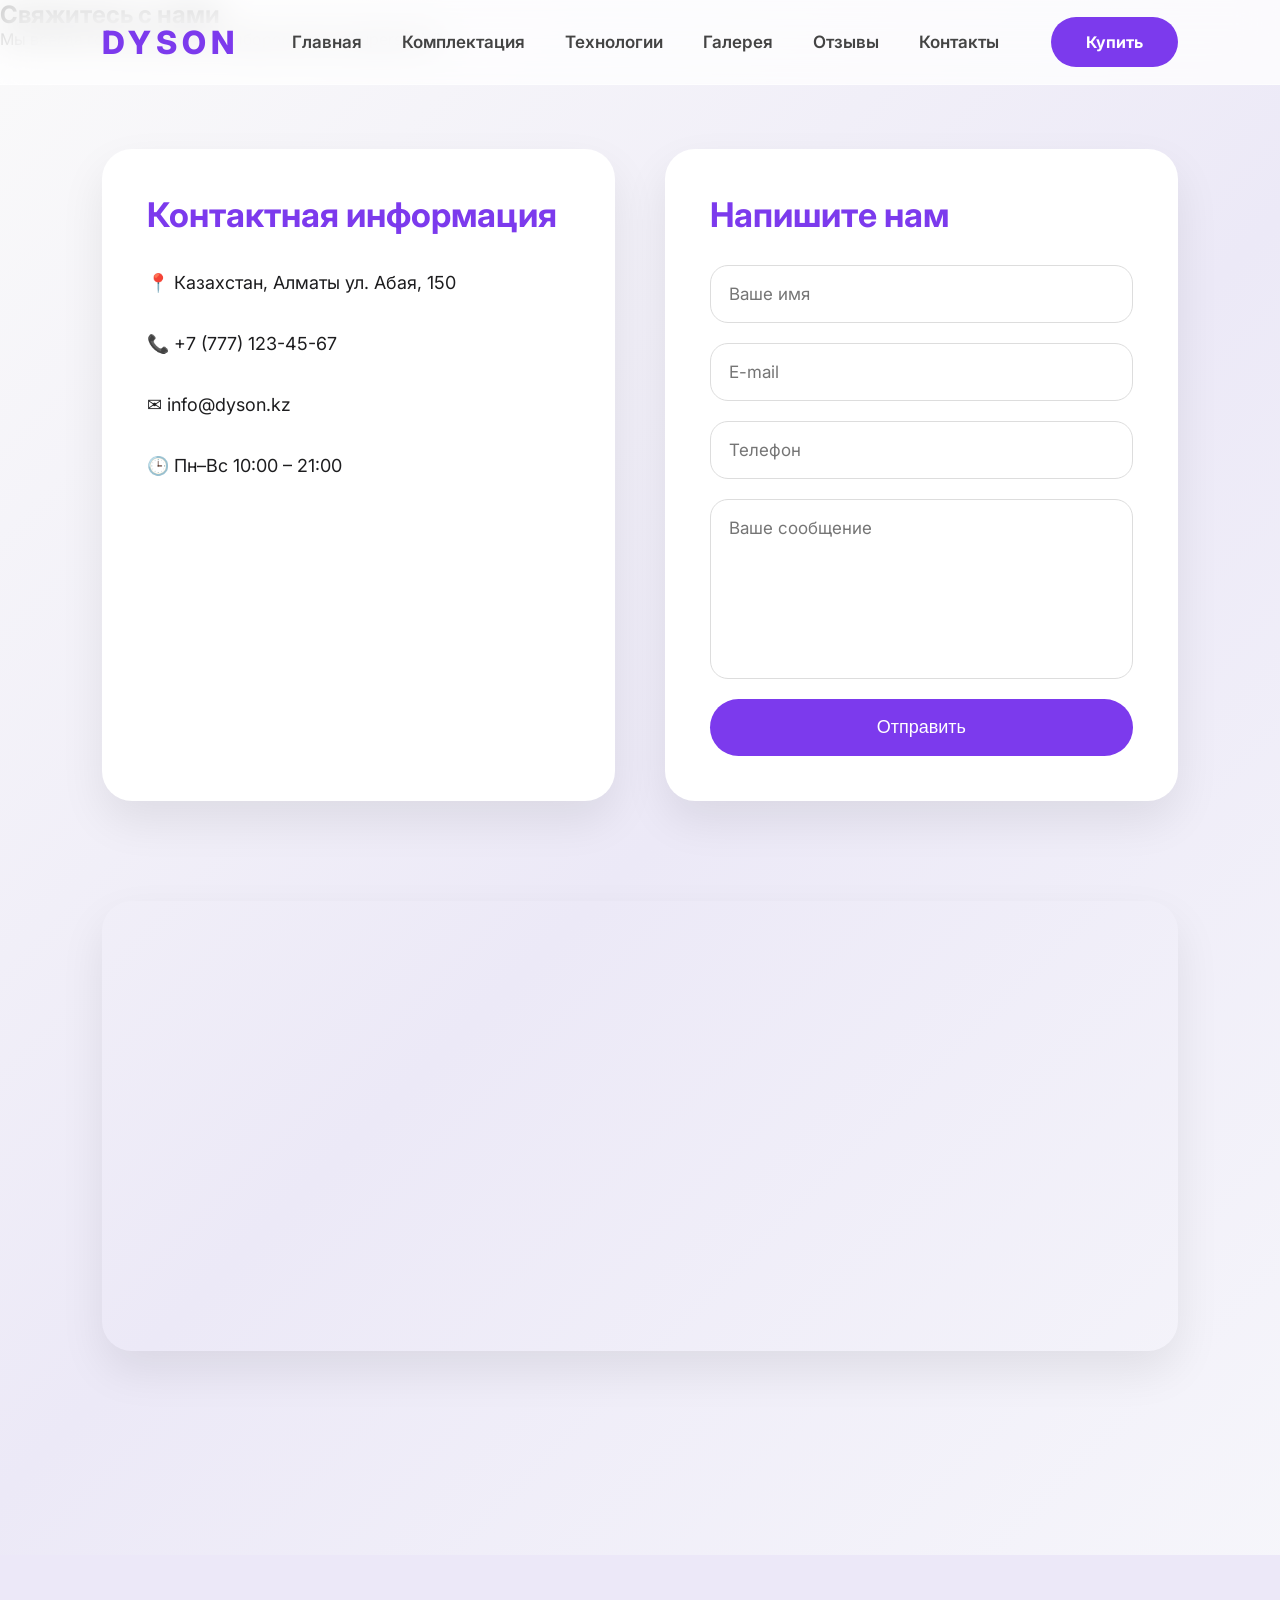
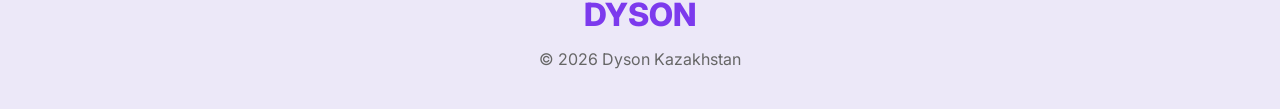
==== contacts.html @ 3c9f8a16 "Add files via upload" ====
<!DOCTYPE html>
<html lang="ru">

<head>

<meta charset="UTF-8">

<meta name="viewport" content="width=device-width, initial-scale=1.0">

<title>Контакты | Dyson</title>

<link rel="stylesheet" href="style.css">

<link href="https://fonts.googleapis.com/css2?family=Inter:wght@300;400;500;700;800&display=swap" rel="stylesheet">

<script src="script.js" defer></script>

</head>

<body>

<header>

<div class="logo">

DYSON

</div>

<nav>

<a href="index.html">Главная</a>

<a href="products.html">Комплектация</a>

<a href="technology.html">Технологии</a>

<a href="gallery.html">Галерея</a>

<a href="reviews.html">Отзывы</a>

<a href="contacts.html">Контакты</a>

</nav>

<a href="#" class="buy">

Купить

</a>

</header>

<section class="title">

<h1>

Свяжитесь с нами

</h1>

<p>

Мы всегда готовы помочь с выбором Dyson Supersonic™

</p>

</section>

<section class="contact-wrapper">

<div class="contact-info">

<h2>

Контактная информация

</h2>

<div class="contact-item">

📍 Казахстан, Алматы

ул. Абая, 150

</div>

<div class="contact-item">

📞 +7 (777) 123-45-67

</div>

<div class="contact-item">

✉ info@dyson.kz

</div>

<div class="contact-item">

🕒

Пн–Вс

10:00 – 21:00

</div>

</div>

<div class="contact-form">

<h2>

Напишите нам

</h2>

<form>

<input type="text" placeholder="Ваше имя">

<input type="email" placeholder="E-mail">

<input type="tel" placeholder="Телефон">

<textarea placeholder="Ваше сообщение"></textarea>

<button>

Отправить

</button>

</form>

</div>

</section>

<section class="map">

<iframe
src="https://www.google.com/maps?q=Almaty&output=embed"
loading="lazy">
</iframe>

</section>

<footer>

<div class="footer-logo">

DYSON

</div>

<p>

© 2026 Dyson Kazakhstan

</p>

</footer>

</body>

</html>
---- style.css ----
/* ==========================
   RESET
========================== */

*{
margin:0;
padding:0;
box-sizing:border-box;
}

html{
scroll-behavior:smooth;
}

body{

font-family:'Inter',sans-serif;

background:linear-gradient(135deg,#fafafa,#ece9f7,#f7f7fb);

color:#1d1d1f;

overflow-x:hidden;

}

/* ==========================
HEADER
========================== */

header{

position:fixed;

top:0;
left:0;

width:100%;

height:85px;

display:flex;

justify-content:space-between;

align-items:center;

padding:0 8%;

background:rgba(255,255,255,.75);

backdrop-filter:blur(18px);

border-bottom:1px solid rgba(255,255,255,.5);

z-index:999;

}

.logo{

font-size:32px;

font-weight:800;

letter-spacing:5px;

color:#7c3aed;

}

nav{

display:flex;

gap:40px;

}

nav a{

text-decoration:none;

font-size:17px;

font-weight:600;

color:#444;

transition:.3s;

}

nav a:hover{

color:#7c3aed;

}

.buy{

padding:15px 35px;

background:#7c3aed;

border-radius:50px;

color:white;

text-decoration:none;

font-weight:700;

transition:.35s;

}

.buy:hover{

transform:translateY(-5px);

box-shadow:0 18px 35px rgba(124,58,237,.35);

}

/* ==========================
HERO
========================== */

.hero{

min-height:100vh;

display:flex;

align-items:center;

justify-content:space-between;

padding:140px 8%;

gap:70px;

}

.hero-text{

flex:1;

}

.hero-image{

flex:1;

display:flex;

justify-content:center;

}

.hero-image img{

width:100%;

max-width:620px;

animation:float 6s ease-in-out infinite;

filter:drop-shadow(0 30px 45px rgba(124,58,237,.18));

}

.mini{

display:inline-block;

padding:12px 20px;

background:#efe9ff;

border-radius:50px;

color:#7c3aed;

font-weight:700;

margin-bottom:25px;

}

.hero h1{

font-size:82px;

line-height:1.05;

margin-bottom:25px;

}

.desc{

font-size:21px;

line-height:1.9;

color:#666;

margin-bottom:35px;

max-width:620px;

}

.price{

font-size:62px;

font-weight:800;

color:#7c3aed;

margin-bottom:35px;

}

.buttons{

display:flex;

gap:20px;

flex-wrap:wrap;

}

.btn-purple{

padding:18px 42px;

border:none;

background:#7c3aed;

color:white;

border-radius:50px;

font-size:17px;

cursor:pointer;

transition:.35s;

}

.btn-white{

padding:18px 42px;

border:none;

background:white;

border-radius:50px;

font-size:17px;

cursor:pointer;

box-shadow:0 10px 25px rgba(0,0,0,.08);

transition:.35s;

}

.btn-purple:hover,
.btn-white:hover{

transform:translateY(-5px);

}
/* ==========================
   СТАТИСТИКА
========================== */

.stats{

padding:80px 8%;

display:grid;

grid-template-columns:repeat(4,1fr);

gap:30px;

}

.stats div{

background:rgba(255,255,255,.75);

backdrop-filter:blur(15px);

padding:35px;

border-radius:30px;

text-align:center;

box-shadow:0 15px 35px rgba(0,0,0,.08);

transition:.35s;

}

.stats div:hover{

transform:translateY(-10px);

box-shadow:0 25px 50px rgba(124,58,237,.18);

}

.stats h2{

font-size:48px;

color:#7c3aed;

margin-bottom:10px;

}

.stats p{

font-size:17px;

color:#666;

}

/* ==========================
   О ФЕНЕ
========================== */

.about{

padding:120px 8%;

display:flex;

align-items:center;

justify-content:space-between;

gap:80px;

}

.about-left,
.about-right{

flex:1;

}

.about-left img{

width:100%;

max-width:500px;

display:block;

margin:auto;

filter:drop-shadow(0 25px 40px rgba(124,58,237,.2));

}

.about-right h2{

font-size:54px;

margin-bottom:25px;

}

.about-right p{

font-size:19px;

line-height:1.9;

color:#666;

margin-bottom:30px;

}

.about-right ul{

list-style:none;

}

.about-right li{

margin:18px 0;

font-size:18px;

font-weight:500;

}

/* ==========================
   БЛОК ПОКУПКИ
========================== */

.buy-block{

margin:120px 8%;

padding:80px;

text-align:center;

border-radius:35px;

background:linear-gradient(135deg,#ffffff,#f0ebff);

box-shadow:0 20px 60px rgba(0,0,0,.08);

}

.buy-block h2{

font-size:48px;

margin-bottom:15px;

}

.buy-block h1{

font-size:72px;

color:#7c3aed;

margin:20px 0;

}

.buy-block p{

font-size:20px;

color:#666;

margin-bottom:35px;

}

.buy-block button{

padding:20px 50px;

border:none;

background:#7c3aed;

color:white;

font-size:18px;

border-radius:50px;

cursor:pointer;

transition:.35s;

}

.buy-block button:hover{

transform:translateY(-6px);

box-shadow:0 18px 40px rgba(124,58,237,.35);

}

/* ==========================
   FOOTER
========================== */

footer{

margin-top:100px;

padding:40px;

text-align:center;

background:#ece8f8;

color:#666;

font-size:16px;

}
/* ==========================
   ПРЕИМУЩЕСТВА
========================== */

.features{

padding:120px 8%;

}

.features-title{

text-align:center;

margin-bottom:70px;

}

.features-title h2{

font-size:58px;

margin-bottom:20px;

}

.features-title p{

font-size:20px;

color:#666;

}

.features-grid{

display:grid;

grid-template-columns:repeat(auto-fit,minmax(320px,1fr));

gap:35px;

}

.feature{

background:rgba(255,255,255,.82);

backdrop-filter:blur(20px);

border-radius:30px;

padding:40px;

transition:.4s;

box-shadow:0 20px 45px rgba(0,0,0,.08);

border:1px solid rgba(255,255,255,.5);

}

.feature:hover{

transform:translateY(-15px);

box-shadow:0 30px 60px rgba(124,58,237,.2);

}

.feature img{

width:90px;

margin-bottom:25px;

}

.feature h3{

font-size:28px;

margin-bottom:20px;

color:#7c3aed;

}

.feature p{

font-size:17px;

line-height:1.9;

color:#666;

}

/* ==========================
   ГАЛЕРЕЯ
========================== */

.gallery{

padding:120px 8%;

display:grid;

grid-template-columns:repeat(auto-fit,minmax(300px,1fr));

gap:30px;

}

.gallery img{

width:100%;

height:360px;

object-fit:cover;

border-radius:30px;

transition:.5s;

cursor:pointer;

box-shadow:0 15px 35px rgba(0,0,0,.08);

}

.gallery img:hover{

transform:scale(1.04);

box-shadow:0 25px 55px rgba(124,58,237,.2);

}

/* ==========================
   ПЛАВНОЕ ПОЯВЛЕНИЕ
========================== */

.fade{

opacity:0;

transform:translateY(50px);

transition:1s;

}

.fade.show{

opacity:1;

transform:translateY(0);

}

/* ==========================
   АНИМАЦИЯ ФЕНА
========================== */

@keyframes float{

0%{

transform:translateY(0px);

}

50%{

transform:translateY(-18px);

}

100%{

transform:translateY(0px);

}

}

/* ==========================
   ПОЛОСА ПРОКРУТКИ
========================== */

::-webkit-scrollbar{

width:10px;

}

::-webkit-scrollbar-track{

background:#f3f3f7;

}

::-webkit-scrollbar-thumb{

background:#8b5cf6;

border-radius:20px;

}

::-webkit-scrollbar-thumb:hover{

background:#6d28d9;

}

/* ==========================
   ВЫДЕЛЕНИЕ ТЕКСТА
========================== */

::selection{

background:#8b5cf6;

color:white;

}
/* =====================
ГАЛЕРЕЯ
===================== */

.gallery-grid{

padding:110px 8%;

display:grid;

grid-template-columns:repeat(auto-fit,minmax(320px,1fr));

gap:30px;

}

.gallery-grid img{

width:100%;

height:380px;

object-fit:cover;

border-radius:28px;

cursor:pointer;

transition:.45s;

box-shadow:0 20px 45px rgba(0,0,0,.08);

}

.gallery-grid img:hover{

transform:translateY(-10px) scale(1.03);

box-shadow:0 25px 60px rgba(124,58,237,.2);

}

@media(max-width:900px){

.gallery-grid{

grid-template-columns:1fr;

}

.gallery-grid img{

height:300px;

}

}
/* ===========================
ОТЗЫВЫ
=========================== */

.reviews{

padding:110px 8%;

display:grid;

grid-template-columns:repeat(auto-fit,minmax(320px,1fr));

gap:35px;

}

.review{

background:white;

padding:40px;

border-radius:30px;

text-align:center;

box-shadow:0 20px 45px rgba(0,0,0,.08);

transition:.4s;

}

.review:hover{

transform:translateY(-10px);

box-shadow:0 25px 55px rgba(124,58,237,.18);

}

.review img{

width:120px;

height:120px;

border-radius:50%;

object-fit:cover;

margin-bottom:20px;

}

.review h3{

font-size:28px;

margin-bottom:10px;

}

.stars{

font-size:26px;

color:#FFD43B;

margin-bottom:20px;

}

.review p{

line-height:1.8;

color:#666;

}

.rating{

margin:100px 8%;

padding:80px;

text-align:center;

background:linear-gradient(135deg,#ffffff,#f2edff);

border-radius:35px;

}

.rating h1{

font-size:90px;

color:#7c3aed;

margin:20px 0;

}
/* ===========================
КОНТАКТЫ
=========================== */

.contact-wrapper{

display:grid;

grid-template-columns:1fr 1fr;

gap:50px;

padding:100px 8%;

}

.contact-info,
.contact-form{

background:white;

padding:45px;

border-radius:30px;

box-shadow:0 20px 45px rgba(0,0,0,.08);

}

.contact-info h2,
.contact-form h2{

margin-bottom:30px;

font-size:34px;

color:#7c3aed;

}

.contact-item{

font-size:18px;

line-height:2;

margin-bottom:25px;

}

.contact-form form{

display:flex;

flex-direction:column;

gap:20px;

}

.contact-form input,
.contact-form textarea{

padding:18px;

border:1px solid #ddd;

border-radius:18px;

font-size:17px;

font-family:Inter;

outline:none;

}

.contact-form textarea{

height:180px;

resize:none;

}

.contact-form button{

padding:18px;

background:#7c3aed;

color:white;

border:none;

border-radius:50px;

cursor:pointer;

font-size:18px;

transition:.35s;

}

.contact-form button:hover{

background:#6d28d9;

}

.map{

padding:0 8% 100px;

}

.map iframe{

width:100%;

height:450px;

border:none;

border-radius:30px;

box-shadow:0 20px 45px rgba(0,0,0,.08);

}

.footer-logo{

font-size:32px;

font-weight:800;

margin-bottom:15px;

color:#7c3aed;

}

@media(max-width:900px){

.contact-wrapper{

grid-template-columns:1fr;

}

}
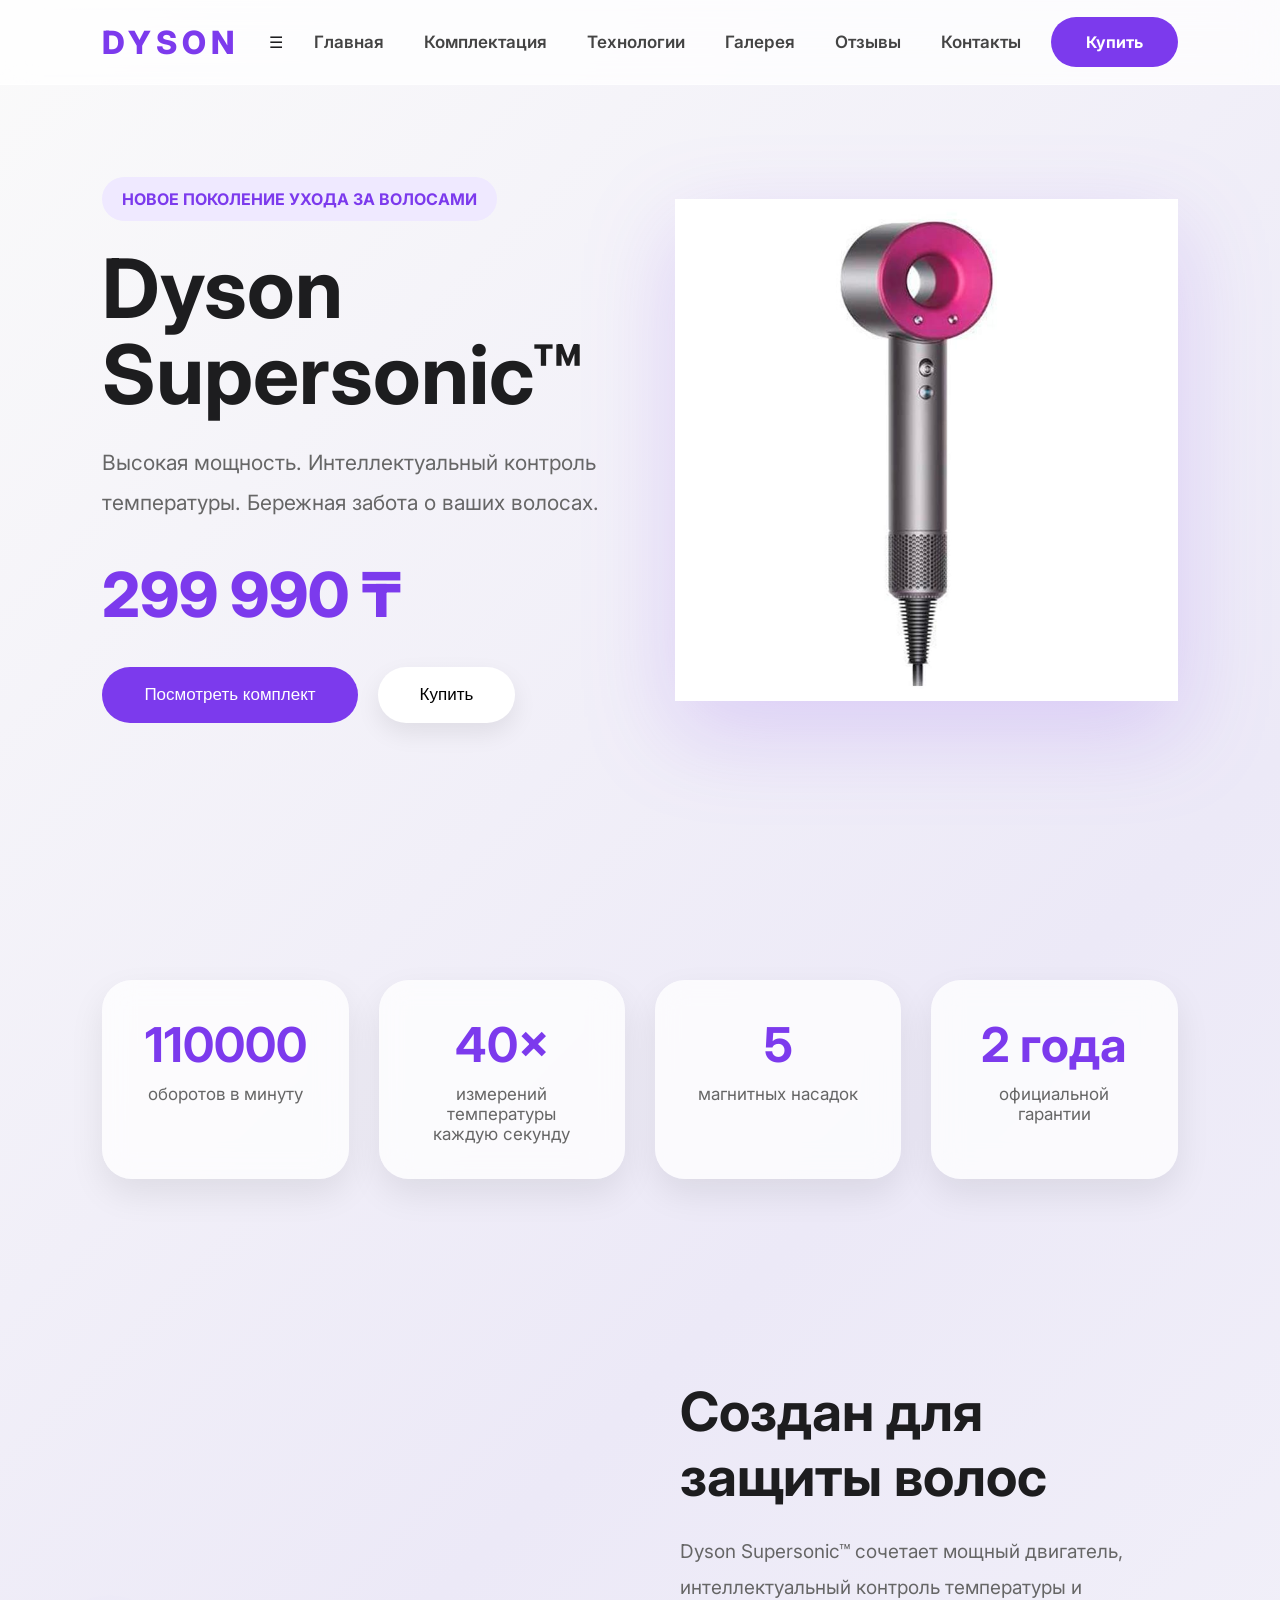
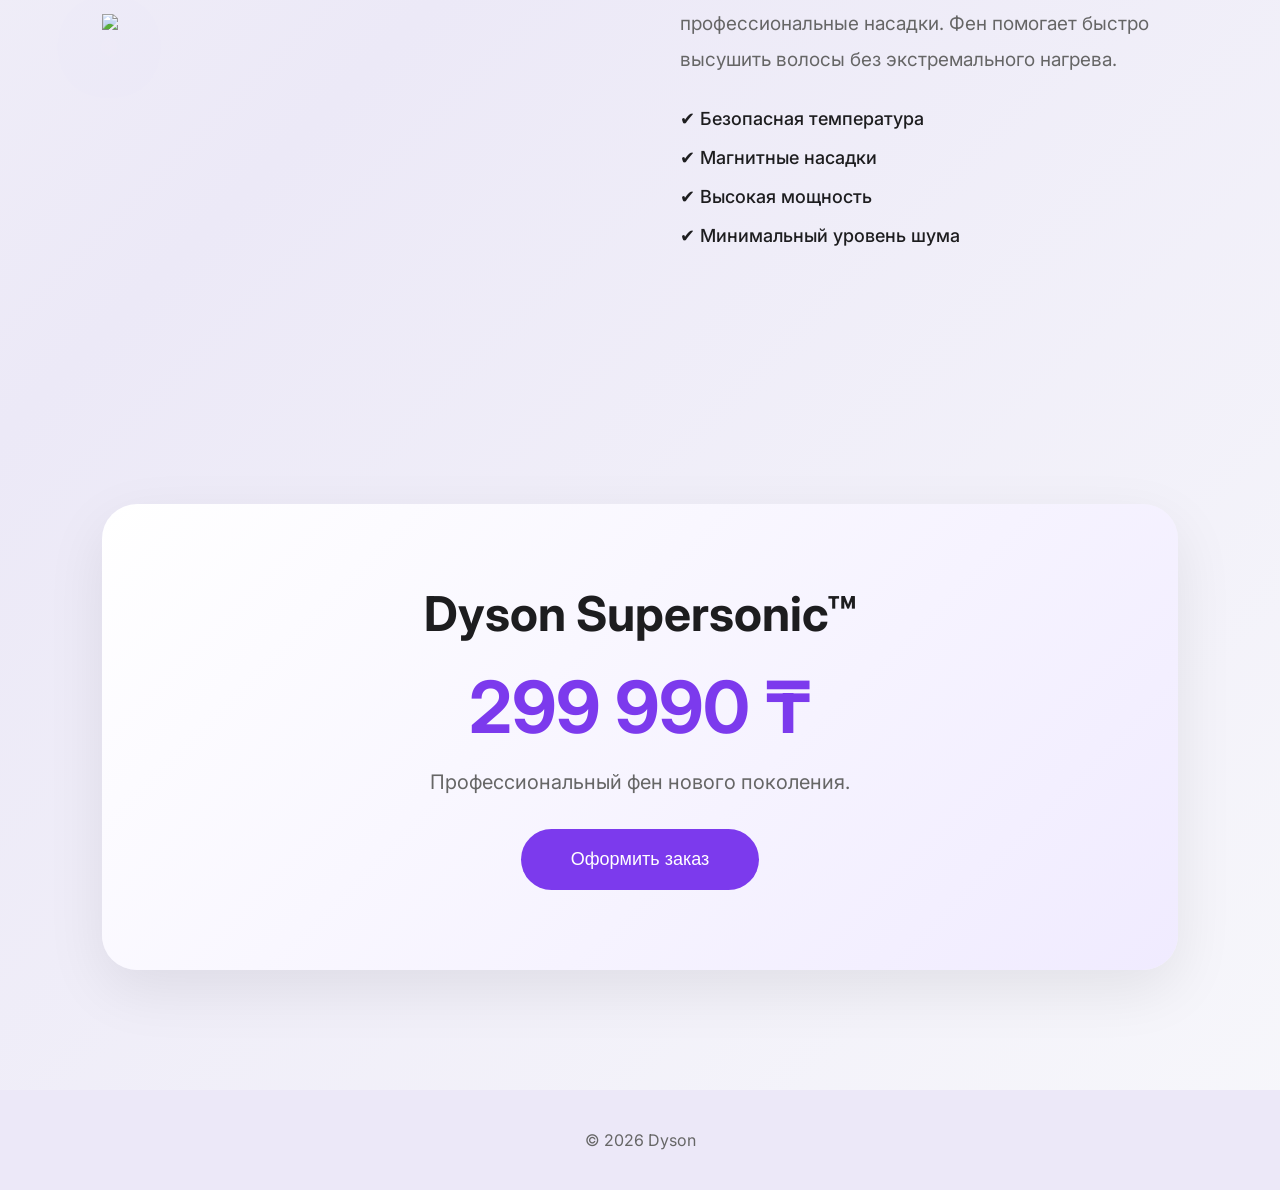
==== commit 073bcb05: "Update contacts.html" ====
--- a/contacts.html
+++ b/contacts.html
@@ -4,14 +4,15 @@
 <head>
 
 <meta charset="UTF-8">
-
 <meta name="viewport" content="width=device-width, initial-scale=1.0">
 
-<title>Контакты | Dyson</title>
+<title>Dyson Supersonic™</title>
 
 <link rel="stylesheet" href="style.css">
 
-<link href="https://fonts.googleapis.com/css2?family=Inter:wght@300;400;500;700;800&display=swap" rel="stylesheet">
+<link rel="preconnect" href="https://fonts.googleapis.com">
+
+<link href="https://fonts.googleapis.com/css2?family=Inter:wght@300;400;500;600;700;800&display=swap" rel="stylesheet">
 
 <script src="script.js" defer></script>
 
@@ -27,7 +28,13 @@
 
 </div>
 
-<nav>
+<div class="menu-btn" id="menuBtn">
+
+☰
+
+</div>
+
+<nav id="navMenu">
 
 <a href="index.html">Главная</a>
 
@@ -43,7 +50,7 @@
 
 </nav>
 
-<a href="#" class="buy">
+<a href="#buy" class="buy">
 
 Купить
 
@@ -51,119 +58,214 @@
 
 </header>
 
-<section class="title">
+<section class="hero">
+
+<div class="hero-text">
+
+<p class="mini">
+
+НОВОЕ ПОКОЛЕНИЕ УХОДА ЗА ВОЛОСАМИ
+
+</p>
 
 <h1>
 
-Свяжитесь с нами
+Dyson Supersonic™
 
 </h1>
 
-<p>
-
-Мы всегда готовы помочь с выбором Dyson Supersonic™
-
-</p>
-
-</section>
-
-<section class="contact-wrapper">
-
-<div class="contact-info">
-
-<h2>
-
-Контактная информация
-
-</h2>
-
-<div class="contact-item">
-
-📍 Казахстан, Алматы
-
-ул. Абая, 150
-
-</div>
-
-<div class="contact-item">
-
-📞 +7 (777) 123-45-67
-
-</div>
-
-<div class="contact-item">
-
-✉ info@dyson.kz
-
-</div>
-
-<div class="contact-item">
-
-🕒
-
-Пн–Вс
-
-10:00 – 21:00
-
-</div>
-
-</div>
-
-<div class="contact-form">
-
-<h2>
-
-Напишите нам
-
-</h2>
-
-<form>
-
-<input type="text" placeholder="Ваше имя">
-
-<input type="email" placeholder="E-mail">
-
-<input type="tel" placeholder="Телефон">
-
-<textarea placeholder="Ваше сообщение"></textarea>
+<p class="desc">
+
+Высокая мощность.
+
+Интеллектуальный контроль температуры.
+
+Бережная забота о ваших волосах.
+
+</p>
+
+<div class="price">
+
+299 990 ₸
+
+</div>
+
+<div class="buttons">
+
+<a href="products.html">
+
+<button class="btn-purple">
+
+Посмотреть комплект
+
+</button>
+
+</a>
+
+<a href="#buy">
+
+<button class="btn-white">
+
+Купить
+
+</button>
+
+</a>
+
+</div>
+
+</div>
+
+<div class="hero-image">
+
+<img src="images/dyson-main.png">
+
+</div>
+
+</section>
+
+<section class="stats">
+
+<div>
+
+<h2>
+
+110000
+
+</h2>
+
+<p>
+
+оборотов в минуту
+
+</p>
+
+</div>
+
+<div>
+
+<h2>
+
+40×
+
+</h2>
+
+<p>
+
+измерений температуры каждую секунду
+
+</p>
+
+</div>
+
+<div>
+
+<h2>
+
+5
+
+</h2>
+
+<p>
+
+магнитных насадок
+
+</p>
+
+</div>
+
+<div>
+
+<h2>
+
+2 года
+
+</h2>
+
+<p>
+
+официальной гарантии
+
+</p>
+
+</div>
+
+</section>
+
+<section class="about">
+
+<div class="about-left">
+
+<img src="images/dyson-side.png">
+
+</div>
+
+<div class="about-right">
+
+<h2>
+
+Создан для защиты волос
+
+</h2>
+
+<p>
+
+Dyson Supersonic™ сочетает мощный двигатель, интеллектуальный контроль температуры и профессиональные насадки.
+
+Фен помогает быстро высушить волосы без экстремального нагрева.
+
+</p>
+
+<ul>
+
+<li>✔ Безопасная температура</li>
+
+<li>✔ Магнитные насадки</li>
+
+<li>✔ Высокая мощность</li>
+
+<li>✔ Минимальный уровень шума</li>
+
+</ul>
+
+</div>
+
+</section>
+
+<section id="buy" class="buy-block">
+
+<h2>
+
+Dyson Supersonic™
+
+</h2>
+
+<h1>
+
+299 990 ₸
+
+</h1>
+
+<p>
+
+Профессиональный фен нового поколения.
+
+</p>
 
 <button>
 
-Отправить
+Оформить заказ
 
 </button>
 
-</form>
-
-</div>
-
-</section>
-
-<section class="map">
-
-<iframe
-src="https://www.google.com/maps?q=Almaty&output=embed"
-loading="lazy">
-</iframe>
-
 </section>
 
 <footer>
 
-<div class="footer-logo">
-
-DYSON
-
-</div>
-
-<p>
-
-© 2026 Dyson Kazakhstan
-
-</p>
+© 2026 Dyson
 
 </footer>
 
 </body>
 
-</html>+</html>
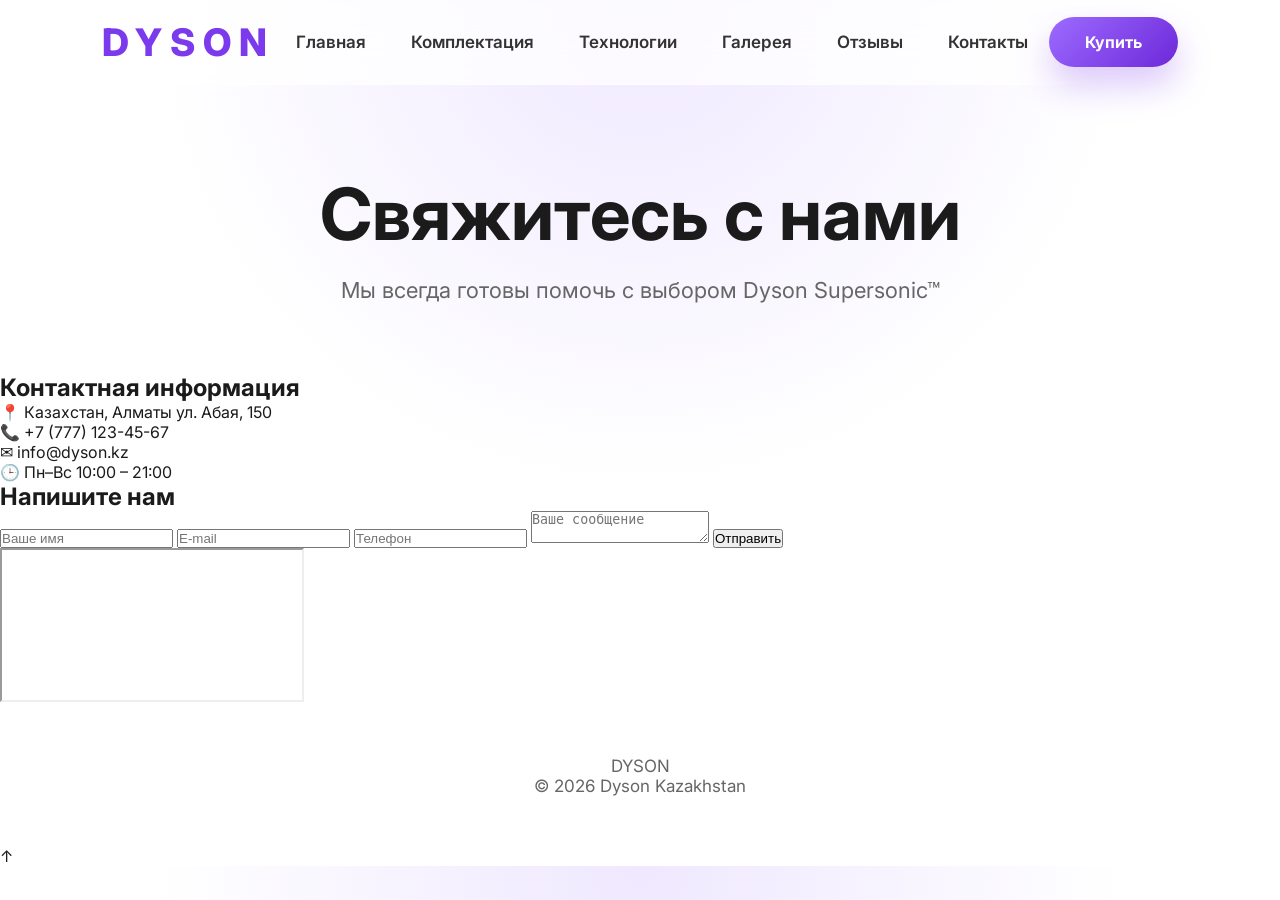
==== commit 745f0074: "Add files via upload" ====
--- a/contacts.html
+++ b/contacts.html
@@ -4,15 +4,14 @@
 <head>
 
 <meta charset="UTF-8">
+
 <meta name="viewport" content="width=device-width, initial-scale=1.0">
 
-<title>Dyson Supersonic™</title>
+<title>Контакты | Dyson</title>
 
 <link rel="stylesheet" href="style.css">
 
-<link rel="preconnect" href="https://fonts.googleapis.com">
-
-<link href="https://fonts.googleapis.com/css2?family=Inter:wght@300;400;500;600;700;800&display=swap" rel="stylesheet">
+<link href="https://fonts.googleapis.com/css2?family=Inter:wght@300;400;500;700;800&display=swap" rel="stylesheet">
 
 <script src="script.js" defer></script>
 
@@ -28,13 +27,7 @@
 
 </div>
 
-<div class="menu-btn" id="menuBtn">
-
-☰
-
-</div>
-
-<nav id="navMenu">
+<nav>
 
 <a href="index.html">Главная</a>
 
@@ -50,7 +43,7 @@
 
 </nav>
 
-<a href="#buy" class="buy">
+<a href="#" class="buy">
 
 Купить
 
@@ -58,214 +51,119 @@
 
 </header>
 
-<section class="hero">
+<section class="title">
 
-<div class="hero-text">
+<h1>
 
-<p class="mini">
+Свяжитесь с нами
 
-НОВОЕ ПОКОЛЕНИЕ УХОДА ЗА ВОЛОСАМИ
+</h1>
+
+<p>
+
+Мы всегда готовы помочь с выбором Dyson Supersonic™
 
 </p>
 
-<h1>
+</section>
 
-Dyson Supersonic™
+<section class="contact-wrapper">
 
-</h1>
+<div class="contact-info">
 
-<p class="desc">
+<h2>
 
-Высокая мощность.
+Контактная информация
 
-Интеллектуальный контроль температуры.
+</h2>
 
-Бережная забота о ваших волосах.
+<div class="contact-item">
 
-</p>
+📍 Казахстан, Алматы
 
-<div class="price">
-
-299 990 ₸
+ул. Абая, 150
 
 </div>
 
-<div class="buttons">
+<div class="contact-item">
 
-<a href="products.html">
+📞 +7 (777) 123-45-67
 
-<button class="btn-purple">
+</div>
 
-Посмотреть комплект
+<div class="contact-item">
 
-</button>
+✉ info@dyson.kz
 
-</a>
+</div>
 
-<a href="#buy">
+<div class="contact-item">
 
-<button class="btn-white">
+🕒
 
-Купить
+Пн–Вс
 
-</button>
-
-</a>
+10:00 – 21:00
 
 </div>
 
 </div>
 
-<div class="hero-image">
+<div class="contact-form">
 
-<img src="images/dyson-main.png">
+<h2>
+
+Напишите нам
+
+</h2>
+
+<form>
+
+<input type="text" placeholder="Ваше имя">
+
+<input type="email" placeholder="E-mail">
+
+<input type="tel" placeholder="Телефон">
+
+<textarea placeholder="Ваше сообщение"></textarea>
+
+<button>
+
+Отправить
+
+</button>
+
+</form>
 
 </div>
 
 </section>
 
-<section class="stats">
+<section class="map">
 
-<div>
-
-<h2>
-
-110000
-
-</h2>
-
-<p>
-
-оборотов в минуту
-
-</p>
-
-</div>
-
-<div>
-
-<h2>
-
-40×
-
-</h2>
-
-<p>
-
-измерений температуры каждую секунду
-
-</p>
-
-</div>
-
-<div>
-
-<h2>
-
-5
-
-</h2>
-
-<p>
-
-магнитных насадок
-
-</p>
-
-</div>
-
-<div>
-
-<h2>
-
-2 года
-
-</h2>
-
-<p>
-
-официальной гарантии
-
-</p>
-
-</div>
-
-</section>
-
-<section class="about">
-
-<div class="about-left">
-
-<img src="images/dyson-side.png">
-
-</div>
-
-<div class="about-right">
-
-<h2>
-
-Создан для защиты волос
-
-</h2>
-
-<p>
-
-Dyson Supersonic™ сочетает мощный двигатель, интеллектуальный контроль температуры и профессиональные насадки.
-
-Фен помогает быстро высушить волосы без экстремального нагрева.
-
-</p>
-
-<ul>
-
-<li>✔ Безопасная температура</li>
-
-<li>✔ Магнитные насадки</li>
-
-<li>✔ Высокая мощность</li>
-
-<li>✔ Минимальный уровень шума</li>
-
-</ul>
-
-</div>
-
-</section>
-
-<section id="buy" class="buy-block">
-
-<h2>
-
-Dyson Supersonic™
-
-</h2>
-
-<h1>
-
-299 990 ₸
-
-</h1>
-
-<p>
-
-Профессиональный фен нового поколения.
-
-</p>
-
-<button>
-
-Оформить заказ
-
-</button>
+<iframe
+src="https://www.google.com/maps?q=Almaty&output=embed"
+loading="lazy">
+</iframe>
 
 </section>
 
 <footer>
 
-© 2026 Dyson
+<div class="footer-logo">
+
+DYSON
+
+</div>
+
+<p>
+
+© 2026 Dyson Kazakhstan
+
+</p>
 
 </footer>
 
 </body>
 
-</html>
+</html>
--- a/style.css
+++ b/style.css
@@ -1,6 +1,6 @@
-/* ==========================
-   RESET
-========================== */
+/*=========================
+RESET
+=========================*/
 
 *{
 margin:0;
@@ -16,260 +16,272 @@
 
 font-family:'Inter',sans-serif;
 
-background:linear-gradient(135deg,#fafafa,#ece9f7,#f7f7fb);
-
-color:#1d1d1f;
+background:
+radial-gradient(circle at top,#efe8ff 0%,#ffffff 45%),
+linear-gradient(180deg,#ffffff,#f5f5fa);
+
+color:#1b1b1b;
 
 overflow-x:hidden;
 
 }
 
-/* ==========================
-HEADER
-========================== */
-
-header{
-
-position:fixed;
-
-top:0;
-left:0;
+    /*=========================
+    HEADER
+    =========================*/
+
+    header{
+
+    position:fixed;
+
+    top:0;
+    left:0;
+
+    width:100%;
+
+    height:85px;
+
+    display:flex;
+
+    justify-content:space-between;
+
+    align-items:center;
+
+    padding:0 8%;
+
+    background:rgba(255,255,255,.75);
+
+    backdrop-filter:blur(25px);
+
+    border-bottom:1px solid rgba(255,255,255,.5);
+
+    z-index:1000;
+
+    transition:.35s;
+
+    }
+
+    .logo{
+
+    font-size:38px;
+
+    font-weight:800;
+
+    letter-spacing:8px;
+
+    color:#7c3aed;
+
+    }
+
+    nav{
+
+    display:flex;
+
+    gap:45px;
+
+    }
+
+    nav a{
+
+    text-decoration:none;
+
+    font-size:17px;
+
+    font-weight:600;
+
+    color:#333;
+
+    transition:.3s;
+
+    }
+
+    nav a:hover{
+
+    color:#7c3aed;
+
+    }
+
+    .buy{
+
+    padding:15px 36px;
+
+    border-radius:50px;
+
+    background:linear-gradient(135deg,#9d6bff,#6d28d9);
+
+    color:white;
+
+    font-weight:700;
+
+    text-decoration:none;
+
+    transition:.35s;
+
+    box-shadow:0 18px 35px rgba(124,58,237,.28);
+
+    }
+
+    .buy:hover{
+
+    transform:translateY(-5px);
+
+    }
+
+/*=========================
+HERO
+=========================*/
+
+.hero{
+
+min-height:100vh;
+
+display:flex;
+
+align-items:center;
+
+justify-content:space-between;
+
+padding:150px 8% 80px;
+
+gap:70px;
+
+}
+
+.hero-text{
+
+flex:1;
+
+}
+
+.hero-image{
+
+flex:1;
+
+display:flex;
+
+justify-content:center;
+
+align-items:center;
+
+}
+
+.hero-image img{
 
 width:100%;
 
-height:85px;
+max-width:560px;
+
+animation:float 6s ease-in-out infinite;
+
+filter:drop-shadow(0 40px 60px rgba(124,58,237,.18));
+
+}
+
+.mini{
+
+display:inline-block;
+
+padding:12px 24px;
+
+background:#efe6ff;
+
+color:#7c3aed;
+
+font-weight:700;
+
+border-radius:50px;
+
+margin-bottom:25px;
+
+}
+
+.hero h1{
+
+font-size:86px;
+
+line-height:1.05;
+
+margin-bottom:25px;
+
+font-weight:800;
+
+}
+
+.desc{
+
+font-size:21px;
+
+line-height:1.9;
+
+color:#666;
+
+max-width:650px;
+
+margin-bottom:35px;
+
+}
+
+.price{
+
+font-size:68px;
+
+font-weight:800;
+
+color:#7c3aed;
+
+margin-bottom:35px;
+
+}
+
+.buttons{
 
 display:flex;
 
-justify-content:space-between;
-
-align-items:center;
-
-padding:0 8%;
-
-background:rgba(255,255,255,.75);
-
-backdrop-filter:blur(18px);
-
-border-bottom:1px solid rgba(255,255,255,.5);
-
-z-index:999;
-
-}
-
-.logo{
-
-font-size:32px;
-
-font-weight:800;
-
-letter-spacing:5px;
-
-color:#7c3aed;
-
-}
-
-nav{
-
-display:flex;
-
-gap:40px;
-
-}
-
-nav a{
-
-text-decoration:none;
+gap:20px;
+
+flex-wrap:wrap;
+
+}
+
+.btn-purple{
+
+padding:20px 45px;
+
+border:none;
+
+border-radius:50px;
+
+background:linear-gradient(135deg,#9d6bff,#6d28d9);
+
+color:white;
 
 font-size:17px;
 
-font-weight:600;
-
-color:#444;
-
-transition:.3s;
-
-}
-
-nav a:hover{
-
-color:#7c3aed;
-
-}
-
-.buy{
-
-padding:15px 35px;
-
-background:#7c3aed;
+font-weight:700;
+
+cursor:pointer;
+
+transition:.35s;
+
+box-shadow:0 20px 35px rgba(124,58,237,.3);
+
+}
+
+.btn-white{
+
+padding:20px 45px;
+
+border:none;
 
 border-radius:50px;
 
-color:white;
-
-text-decoration:none;
-
-font-weight:700;
-
-transition:.35s;
-
-}
-
-.buy:hover{
-
-transform:translateY(-5px);
-
-box-shadow:0 18px 35px rgba(124,58,237,.35);
-
-}
-
-/* ==========================
-HERO
-========================== */
-
-.hero{
-
-min-height:100vh;
-
-display:flex;
-
-align-items:center;
-
-justify-content:space-between;
-
-padding:140px 8%;
-
-gap:70px;
-
-}
-
-.hero-text{
-
-flex:1;
-
-}
-
-.hero-image{
-
-flex:1;
-
-display:flex;
-
-justify-content:center;
-
-}
-
-.hero-image img{
-
-width:100%;
-
-max-width:620px;
-
-animation:float 6s ease-in-out infinite;
-
-filter:drop-shadow(0 30px 45px rgba(124,58,237,.18));
-
-}
-
-.mini{
-
-display:inline-block;
-
-padding:12px 20px;
-
-background:#efe9ff;
-
-border-radius:50px;
-
-color:#7c3aed;
-
-font-weight:700;
-
-margin-bottom:25px;
-
-}
-
-.hero h1{
-
-font-size:82px;
-
-line-height:1.05;
-
-margin-bottom:25px;
-
-}
-
-.desc{
-
-font-size:21px;
-
-line-height:1.9;
-
-color:#666;
-
-margin-bottom:35px;
-
-max-width:620px;
-
-}
-
-.price{
-
-font-size:62px;
-
-font-weight:800;
-
-color:#7c3aed;
-
-margin-bottom:35px;
-
-}
-
-.buttons{
-
-display:flex;
-
-gap:20px;
-
-flex-wrap:wrap;
-
-}
-
-.btn-purple{
-
-padding:18px 42px;
-
-border:none;
-
-background:#7c3aed;
-
-color:white;
-
-border-radius:50px;
+background:white;
 
 font-size:17px;
 
 cursor:pointer;
 
-transition:.35s;
-
-}
-
-.btn-white{
-
-padding:18px 42px;
-
-border:none;
-
-background:white;
-
-border-radius:50px;
-
-font-size:17px;
-
-cursor:pointer;
-
-box-shadow:0 10px 25px rgba(0,0,0,.08);
+box-shadow:0 15px 30px rgba(0,0,0,.08);
 
 transition:.35s;
 
@@ -278,20 +290,52 @@
 .btn-purple:hover,
 .btn-white:hover{
 
-transform:translateY(-5px);
-
-}
-/* ==========================
-   СТАТИСТИКА
-========================== */
+transform:translateY(-6px);
+
+}
+
+/*=========================
+TITLE
+=========================*/
+
+.title{
+
+padding:170px 8% 70px;
+
+text-align:center;
+
+}
+
+.title h1{
+
+font-size:72px;
+
+margin-bottom:20px;
+
+}
+
+.title p{
+
+font-size:22px;
+
+color:#666;
+
+max-width:800px;
+
+margin:auto;
+
+}
+/*=========================
+СТАТИСТИКА
+=========================*/
 
 .stats{
 
-padding:80px 8%;
+padding:90px 8%;
 
 display:grid;
 
-grid-template-columns:repeat(4,1fr);
+grid-template-columns:repeat(auto-fit,minmax(230px,1fr));
 
 gap:30px;
 
@@ -301,754 +345,803 @@
 
 background:rgba(255,255,255,.75);
 
-backdrop-filter:blur(15px);
-
-padding:35px;
+backdrop-filter:blur(20px);
+
+border:1px solid rgba(255,255,255,.6);
+
+border-radius:35px;
+
+padding:40px;
+
+text-align:center;
+
+transition:.4s;
+
+box-shadow:0 20px 40px rgba(0,0,0,.08);
+
+}
+
+.stats div:hover{
+
+transform:translateY(-10px);
+
+box-shadow:0 35px 60px rgba(124,58,237,.18);
+
+}
+
+.stats h2{
+
+font-size:56px;
+
+color:#7c3aed;
+
+margin-bottom:15px;
+
+}
+
+.stats p{
+
+font-size:19px;
+
+color:#666;
+
+line-height:1.6;
+
+}
+
+/*=========================
+О ФЕНЕ
+=========================*/
+
+.about{
+
+display:flex;
+
+align-items:center;
+
+justify-content:space-between;
+
+gap:100px;
+
+padding:140px 8%;
+
+}
+
+.about-left{
+
+flex:1;
+
+}
+
+.about-right{
+
+flex:1;
+
+}
+
+.about-left img{
+
+width:100%;
+
+max-width:520px;
+
+display:block;
+
+margin:auto;
+
+filter:drop-shadow(0 35px 60px rgba(124,58,237,.2));
+
+transition:.4s;
+
+}
+
+.about-left img:hover{
+
+transform:scale(1.03);
+
+}
+
+.about-right h2{
+
+font-size:62px;
+
+margin-bottom:30px;
+
+line-height:1.1;
+
+}
+
+.about-right p{
+
+font-size:20px;
+
+line-height:2;
+
+color:#666;
+
+margin-bottom:35px;
+
+}
+
+.about-right ul{
+
+list-style:none;
+
+}
+
+.about-right li{
+
+margin:18px 0;
+
+font-size:19px;
+
+font-weight:600;
+
+}
+
+/*=========================
+КУПИТЬ
+=========================*/
+
+.buy-block{
+
+margin:120px 8%;
+
+padding:90px;
+
+border-radius:40px;
+
+text-align:center;
+
+background:
+
+linear-gradient(135deg,#ffffff,#f2edff);
+
+box-shadow:0 30px 70px rgba(0,0,0,.08);
+
+}
+
+.buy-block h2{
+
+font-size:56px;
+
+margin-bottom:20px;
+
+}
+
+.buy-block h1{
+
+font-size:80px;
+
+margin:25px 0;
+
+color:#7c3aed;
+
+}
+
+.buy-block p{
+
+font-size:22px;
+
+color:#666;
+
+margin-bottom:40px;
+
+}
+
+.buy-block button{
+
+padding:22px 55px;
+
+font-size:18px;
+
+font-weight:700;
+
+border:none;
+
+border-radius:50px;
+
+background:linear-gradient(135deg,#9d6bff,#6d28d9);
+
+color:white;
+
+cursor:pointer;
+
+transition:.35s;
+
+box-shadow:0 20px 40px rgba(124,58,237,.3);
+
+}
+
+.buy-block button:hover{
+
+transform:translateY(-6px);
+
+}
+
+/*=========================
+FOOTER
+=========================*/
+
+footer{
+
+padding:50px;
+
+text-align:center;
+
+font-size:17px;
+
+color:#666;
+
+}
+/*=========================
+FEATURES
+=========================*/
+
+.features{
+
+padding:120px 8%;
+
+}
+
+.features-title{
+
+text-align:center;
+
+margin-bottom:70px;
+
+}
+
+.features-title h2{
+
+font-size:58px;
+
+margin-bottom:20px;
+
+}
+
+.features-title p{
+
+font-size:20px;
+
+color:#666;
+
+}
+
+.features-grid{
+
+display:grid;
+
+grid-template-columns:repeat(auto-fit,minmax(300px,1fr));
+
+gap:35px;
+
+}
+
+.feature{
+
+background:rgba(255,255,255,.75);
+
+backdrop-filter:blur(25px);
 
 border-radius:30px;
 
+padding:40px;
+
+box-shadow:0 20px 45px rgba(0,0,0,.08);
+
+transition:.35s;
+
+border:1px solid rgba(255,255,255,.7);
+
+}
+
+.feature:hover{
+
+transform:translateY(-10px);
+
+box-shadow:0 30px 60px rgba(124,58,237,.18);
+
+}
+
+.feature img{
+
+width:90px;
+
+margin-bottom:25px;
+
+}
+
+.feature h3{
+
+font-size:30px;
+
+margin-bottom:20px;
+
+color:#7c3aed;
+
+}
+
+.feature p{
+
+font-size:17px;
+
+line-height:1.8;
+
+color:#666;
+
+}
+
+/*=========================
+GALLERY
+=========================*/
+
+.gallery-grid{
+
+padding:100px 8%;
+
+display:grid;
+
+grid-template-columns:repeat(auto-fit,minmax(320px,1fr));
+
+gap:30px;
+
+}
+
+.gallery-grid img{
+
+width:100%;
+
+height:380px;
+
+object-fit:cover;
+
+border-radius:30px;
+
+cursor:pointer;
+
+transition:.4s;
+
+box-shadow:0 20px 45px rgba(0,0,0,.08);
+
+}
+
+.gallery-grid img:hover{
+
+transform:scale(1.03);
+
+box-shadow:0 30px 60px rgba(124,58,237,.18);
+
+}
+
+/*=========================
+АНИМАЦИИ
+=========================*/
+
+.fade{
+
+opacity:0;
+
+transform:translateY(50px);
+
+transition:1s;
+
+}
+
+.fade.show{
+
+opacity:1;
+
+transform:translateY(0);
+
+}
+
+@keyframes float{
+
+0%{
+
+transform:translateY(0);
+
+}
+
+50%{
+
+transform:translateY(-20px);
+
+}
+
+100%{
+
+transform:translateY(0);
+
+}
+
+}
+/*=========================
+SCROLLBAR
+=========================*/
+
+::-webkit-scrollbar{
+
+width:10px;
+
+}
+
+::-webkit-scrollbar-thumb{
+
+background:#8b5cf6;
+
+border-radius:20px;
+
+}
+
+::-webkit-scrollbar-track{
+
+background:#efeff5;
+
+}
+
+/*=========================
+МОБИЛЬНАЯ ВЕРСИЯ
+=========================*/
+
+@media (max-width:900px){
+
+header{
+
+height:70px;
+
+padding:0 20px;
+
+}
+
+.logo{
+
+font-size:24px;
+
+letter-spacing:3px;
+
+}
+
+nav{
+
+display:flex;
+
+}
+#navMenu{
+
+position:fixed;
+
+top:70px;
+
+right:-100%;
+
+width:280px;
+
+height:calc(100vh - 70px);
+
+background:#fff;
+
+display:flex;
+
+flex-direction:column;
+
+align-items:center;
+
+justify-content:flex-start;
+
+padding-top:40px;
+
+gap:25px;
+
+transition:right .35s;
+
+box-shadow:-5px 0 20px rgba(0,0,0,.15);
+
+z-index:9999;
+
+}
+
+#navMenu.active{
+
+right:0;
+
+}
+
+.buy{
+
+display:none;
+
+}
+
+/* HERO */
+
+.hero{
+
+flex-direction:column-reverse;
+
+justify-content:center;
+
 text-align:center;
 
-box-shadow:0 15px 35px rgba(0,0,0,.08);
-
-transition:.35s;
-
-}
-
-.stats div:hover{
-
-transform:translateY(-10px);
-
-box-shadow:0 25px 50px rgba(124,58,237,.18);
+padding:100px 25px 50px;
+
+gap:30px;
+
+}
+
+.hero-text{
+
+width:100%;
+
+}
+
+.hero-image{
+
+width:100%;
+
+display:flex;
+
+justify-content:center;
+
+}
+
+.hero-image img{
+
+width:260px;
+
+max-width:90%;
+
+}
+
+.hero h1{
+
+font-size:48px;
+
+line-height:1.1;
+
+}
+
+.desc{
+
+font-size:17px;
+
+line-height:1.8;
+
+margin:auto;
+
+margin-bottom:25px;
+
+}
+
+.price{
+
+font-size:48px;
+
+}
+
+.buttons{
+
+width:100%;
+
+display:flex;
+
+flex-direction:column;
+
+gap:15px;
+
+}
+
+.btn-purple,
+
+.btn-white{
+
+width:100%;
+
+padding:18px;
+
+font-size:17px;
+
+}
+
+/* TITLE */
+
+.title{
+
+padding:120px 20px 50px;
+
+}
+
+.title h1{
+
+font-size:42px;
+
+}
+
+.title p{
+
+font-size:17px;
+
+}
+
+/* STATS */
+
+.stats{
+
+grid-template-columns:1fr 1fr;
+
+padding:40px 20px;
+
+gap:15px;
+
+}
+
+.stats div{
+
+padding:20px;
 
 }
 
 .stats h2{
 
+font-size:34px;
+
+}
+
+.stats p{
+
+font-size:15px;
+
+}
+
+/* ABOUT */
+
+.about{
+
+flex-direction:column;
+
+padding:70px 20px;
+
+text-align:center;
+
+gap:40px;
+
+}
+
+.about-left img{
+
+width:260px;
+
+}
+
+.about-right h2{
+
+font-size:38px;
+
+}
+
+.about-right p{
+
+font-size:17px;
+
+}
+
+.about-right li{
+
+font-size:17px;
+
+}
+
+/* FEATURES */
+
+.features{
+
+padding:70px 20px;
+
+}
+
+.features-title h2{
+
+font-size:40px;
+
+}
+
+.features-grid{
+
+grid-template-columns:1fr;
+
+}
+
+.feature{
+
+padding:30px;
+
+}
+
+/* GALLERY */
+
+.gallery-grid{
+
+grid-template-columns:1fr;
+
+padding:60px 20px;
+
+}
+
+.gallery-grid img{
+
+height:280px;
+
+}
+
+/* BUY */
+
+.buy-block{
+
+margin:60px 20px;
+
+padding:45px 25px;
+
+}
+
+.buy-block h2{
+
+font-size:34px;
+
+}
+
+.buy-block h1{
+
 font-size:48px;
 
-color:#7c3aed;
-
-margin-bottom:10px;
-
-}
-
-.stats p{
+}
+
+.buy-block p{
 
 font-size:17px;
 
-color:#666;
-
-}
-
-/* ==========================
-   О ФЕНЕ
-========================== */
-
-.about{
-
-padding:120px 8%;
-
-display:flex;
-
-align-items:center;
-
-justify-content:space-between;
-
-gap:80px;
-
-}
-
-.about-left,
-.about-right{
-
-flex:1;
-
-}
-
-.about-left img{
+}
+
+.buy-block button{
 
 width:100%;
 
-max-width:500px;
-
-display:block;
-
-margin:auto;
-
-filter:drop-shadow(0 25px 40px rgba(124,58,237,.2));
-
-}
-
-.about-right h2{
-
-font-size:54px;
-
-margin-bottom:25px;
-
-}
-
-.about-right p{
-
-font-size:19px;
-
-line-height:1.9;
-
-color:#666;
-
-margin-bottom:30px;
-
-}
-
-.about-right ul{
-
-list-style:none;
-
-}
-
-.about-right li{
-
-margin:18px 0;
-
-font-size:18px;
-
-font-weight:500;
-
-}
-
-/* ==========================
-   БЛОК ПОКУПКИ
-========================== */
-
-.buy-block{
-
-margin:120px 8%;
-
-padding:80px;
-
-text-align:center;
-
-border-radius:35px;
-
-background:linear-gradient(135deg,#ffffff,#f0ebff);
-
-box-shadow:0 20px 60px rgba(0,0,0,.08);
-
-}
-
-.buy-block h2{
-
-font-size:48px;
-
-margin-bottom:15px;
-
-}
-
-.buy-block h1{
-
-font-size:72px;
-
-color:#7c3aed;
-
-margin:20px 0;
-
-}
-
-.buy-block p{
-
-font-size:20px;
-
-color:#666;
-
-margin-bottom:35px;
-
-}
-
-.buy-block button{
-
-padding:20px 50px;
-
-border:none;
-
-background:#7c3aed;
-
-color:white;
-
-font-size:18px;
-
-border-radius:50px;
-
-cursor:pointer;
-
-transition:.35s;
-
-}
-
-.buy-block button:hover{
-
-transform:translateY(-6px);
-
-box-shadow:0 18px 40px rgba(124,58,237,.35);
-
-}
-
-/* ==========================
-   FOOTER
-========================== */
+}
+
+/* CONTACTS */
+
+.contact-wrapper{
+
+grid-template-columns:1fr;
+
+padding:60px 20px;
+
+}
+
+.contact-info,
+
+.contact-form{
+
+padding:30px;
+
+}
+
+.map{
+
+padding:0 20px 60px;
+
+}
+
+.map iframe{
+
+height:280px;
+
+}
 
 footer{
 
-margin-top:100px;
-
-padding:40px;
-
-text-align:center;
-
-background:#ece8f8;
-
-color:#666;
-
-font-size:16px;
-
-}
-/* ==========================
-   ПРЕИМУЩЕСТВА
-========================== */
-
-.features{
-
-padding:120px 8%;
-
-}
-
-.features-title{
-
-text-align:center;
-
-margin-bottom:70px;
-
-}
-
-.features-title h2{
-
-font-size:58px;
-
-margin-bottom:20px;
-
-}
-
-.features-title p{
-
-font-size:20px;
-
-color:#666;
-
-}
-
-.features-grid{
-
-display:grid;
-
-grid-template-columns:repeat(auto-fit,minmax(320px,1fr));
-
-gap:35px;
-
-}
-
-.feature{
-
-background:rgba(255,255,255,.82);
-
-backdrop-filter:blur(20px);
-
-border-radius:30px;
-
-padding:40px;
-
-transition:.4s;
-
-box-shadow:0 20px 45px rgba(0,0,0,.08);
-
-border:1px solid rgba(255,255,255,.5);
-
-}
-
-.feature:hover{
-
-transform:translateY(-15px);
-
-box-shadow:0 30px 60px rgba(124,58,237,.2);
-
-}
-
-.feature img{
-
-width:90px;
-
-margin-bottom:25px;
-
-}
-
-.feature h3{
-
-font-size:28px;
-
-margin-bottom:20px;
-
-color:#7c3aed;
-
-}
-
-.feature p{
-
-font-size:17px;
-
-line-height:1.9;
-
-color:#666;
-
-}
-
-/* ==========================
-   ГАЛЕРЕЯ
-========================== */
-
-.gallery{
-
-padding:120px 8%;
-
-display:grid;
-
-grid-template-columns:repeat(auto-fit,minmax(300px,1fr));
-
-gap:30px;
-
-}
-
-.gallery img{
-
-width:100%;
-
-height:360px;
-
-object-fit:cover;
-
-border-radius:30px;
-
-transition:.5s;
-
-cursor:pointer;
-
-box-shadow:0 15px 35px rgba(0,0,0,.08);
-
-}
-
-.gallery img:hover{
-
-transform:scale(1.04);
-
-box-shadow:0 25px 55px rgba(124,58,237,.2);
-
-}
-
-/* ==========================
-   ПЛАВНОЕ ПОЯВЛЕНИЕ
-========================== */
-
-.fade{
-
-opacity:0;
-
-transform:translateY(50px);
-
-transition:1s;
-
-}
-
-.fade.show{
-
-opacity:1;
-
-transform:translateY(0);
-
-}
-
-/* ==========================
-   АНИМАЦИЯ ФЕНА
-========================== */
-
-@keyframes float{
-
-0%{
-
-transform:translateY(0px);
-
-}
-
-50%{
-
-transform:translateY(-18px);
-
-}
-
-100%{
-
-transform:translateY(0px);
-
-}
-
-}
-
-/* ==========================
-   ПОЛОСА ПРОКРУТКИ
-========================== */
-
-::-webkit-scrollbar{
-
-width:10px;
-
-}
-
-::-webkit-scrollbar-track{
-
-background:#f3f3f7;
-
-}
-
-::-webkit-scrollbar-thumb{
-
-background:#8b5cf6;
-
-border-radius:20px;
-
-}
-
-::-webkit-scrollbar-thumb:hover{
-
-background:#6d28d9;
-
-}
-
-/* ==========================
-   ВЫДЕЛЕНИЕ ТЕКСТА
-========================== */
-
-::selection{
-
-background:#8b5cf6;
-
-color:white;
-
-}
-/* =====================
-ГАЛЕРЕЯ
-===================== */
-
-.gallery-grid{
-
-padding:110px 8%;
-
-display:grid;
-
-grid-template-columns:repeat(auto-fit,minmax(320px,1fr));
-
-gap:30px;
-
-}
-
-.gallery-grid img{
-
-width:100%;
-
-height:380px;
-
-object-fit:cover;
-
-border-radius:28px;
-
-cursor:pointer;
-
-transition:.45s;
-
-box-shadow:0 20px 45px rgba(0,0,0,.08);
-
-}
-
-.gallery-grid img:hover{
-
-transform:translateY(-10px) scale(1.03);
-
-box-shadow:0 25px 60px rgba(124,58,237,.2);
-
-}
-
-@media(max-width:900px){
-
-.gallery-grid{
-
-grid-template-columns:1fr;
-
-}
-
-.gallery-grid img{
-
-height:300px;
-
-}
-
-}
-/* ===========================
-ОТЗЫВЫ
-=========================== */
-
-.reviews{
-
-padding:110px 8%;
-
-display:grid;
-
-grid-template-columns:repeat(auto-fit,minmax(320px,1fr));
-
-gap:35px;
-
-}
-
-.review{
-
-background:white;
-
-padding:40px;
-
-border-radius:30px;
-
-text-align:center;
-
-box-shadow:0 20px 45px rgba(0,0,0,.08);
-
-transition:.4s;
-
-}
-
-.review:hover{
-
-transform:translateY(-10px);
-
-box-shadow:0 25px 55px rgba(124,58,237,.18);
-
-}
-
-.review img{
-
-width:120px;
-
-height:120px;
-
-border-radius:50%;
-
-object-fit:cover;
-
-margin-bottom:20px;
-
-}
-
-.review h3{
-
-font-size:28px;
-
-margin-bottom:10px;
-
-}
-
-.stars{
-
-font-size:26px;
-
-color:#FFD43B;
-
-margin-bottom:20px;
-
-}
-
-.review p{
-
-line-height:1.8;
-
-color:#666;
-
-}
-
-.rating{
-
-margin:100px 8%;
-
-padding:80px;
-
-text-align:center;
-
-background:linear-gradient(135deg,#ffffff,#f2edff);
-
-border-radius:35px;
-
-}
-
-.rating h1{
-
-font-size:90px;
-
-color:#7c3aed;
-
-margin:20px 0;
-
-}
-/* ===========================
-КОНТАКТЫ
-=========================== */
-
-.contact-wrapper{
-
-display:grid;
-
-grid-template-columns:1fr 1fr;
-
-gap:50px;
-
-padding:100px 8%;
-
-}
-
-.contact-info,
-.contact-form{
-
-background:white;
-
-padding:45px;
-
-border-radius:30px;
-
-box-shadow:0 20px 45px rgba(0,0,0,.08);
-
-}
-
-.contact-info h2,
-.contact-form h2{
-
-margin-bottom:30px;
-
-font-size:34px;
-
-color:#7c3aed;
-
-}
-
-.contact-item{
-
-font-size:18px;
-
-line-height:2;
-
-margin-bottom:25px;
-
-}
-
-.contact-form form{
-
-display:flex;
-
-flex-direction:column;
-
-gap:20px;
-
-}
-
-.contact-form input,
-.contact-form textarea{
-
-padding:18px;
-
-border:1px solid #ddd;
-
-border-radius:18px;
-
-font-size:17px;
-
-font-family:Inter;
-
-outline:none;
-
-}
-
-.contact-form textarea{
-
-height:180px;
-
-resize:none;
-
-}
-
-.contact-form button{
-
-padding:18px;
-
-background:#7c3aed;
-
-color:white;
-
-border:none;
-
-border-radius:50px;
-
-cursor:pointer;
-
-font-size:18px;
-
-transition:.35s;
-
-}
-
-.contact-form button:hover{
-
-background:#6d28d9;
-
-}
-
-.map{
-
-padding:0 8% 100px;
-
-}
-
-.map iframe{
-
-width:100%;
-
-height:450px;
-
-border:none;
-
-border-radius:30px;
-
-box-shadow:0 20px 45px rgba(0,0,0,.08);
-
-}
-
-.footer-logo{
-
-font-size:32px;
-
-font-weight:800;
-
-margin-bottom:15px;
-
-color:#7c3aed;
-
-}
-
-@media(max-width:900px){
-
-.contact-wrapper{
-
-grid-template-columns:1fr;
-
-}
-
-}+padding:35px 20px;
+
+}
+
+}
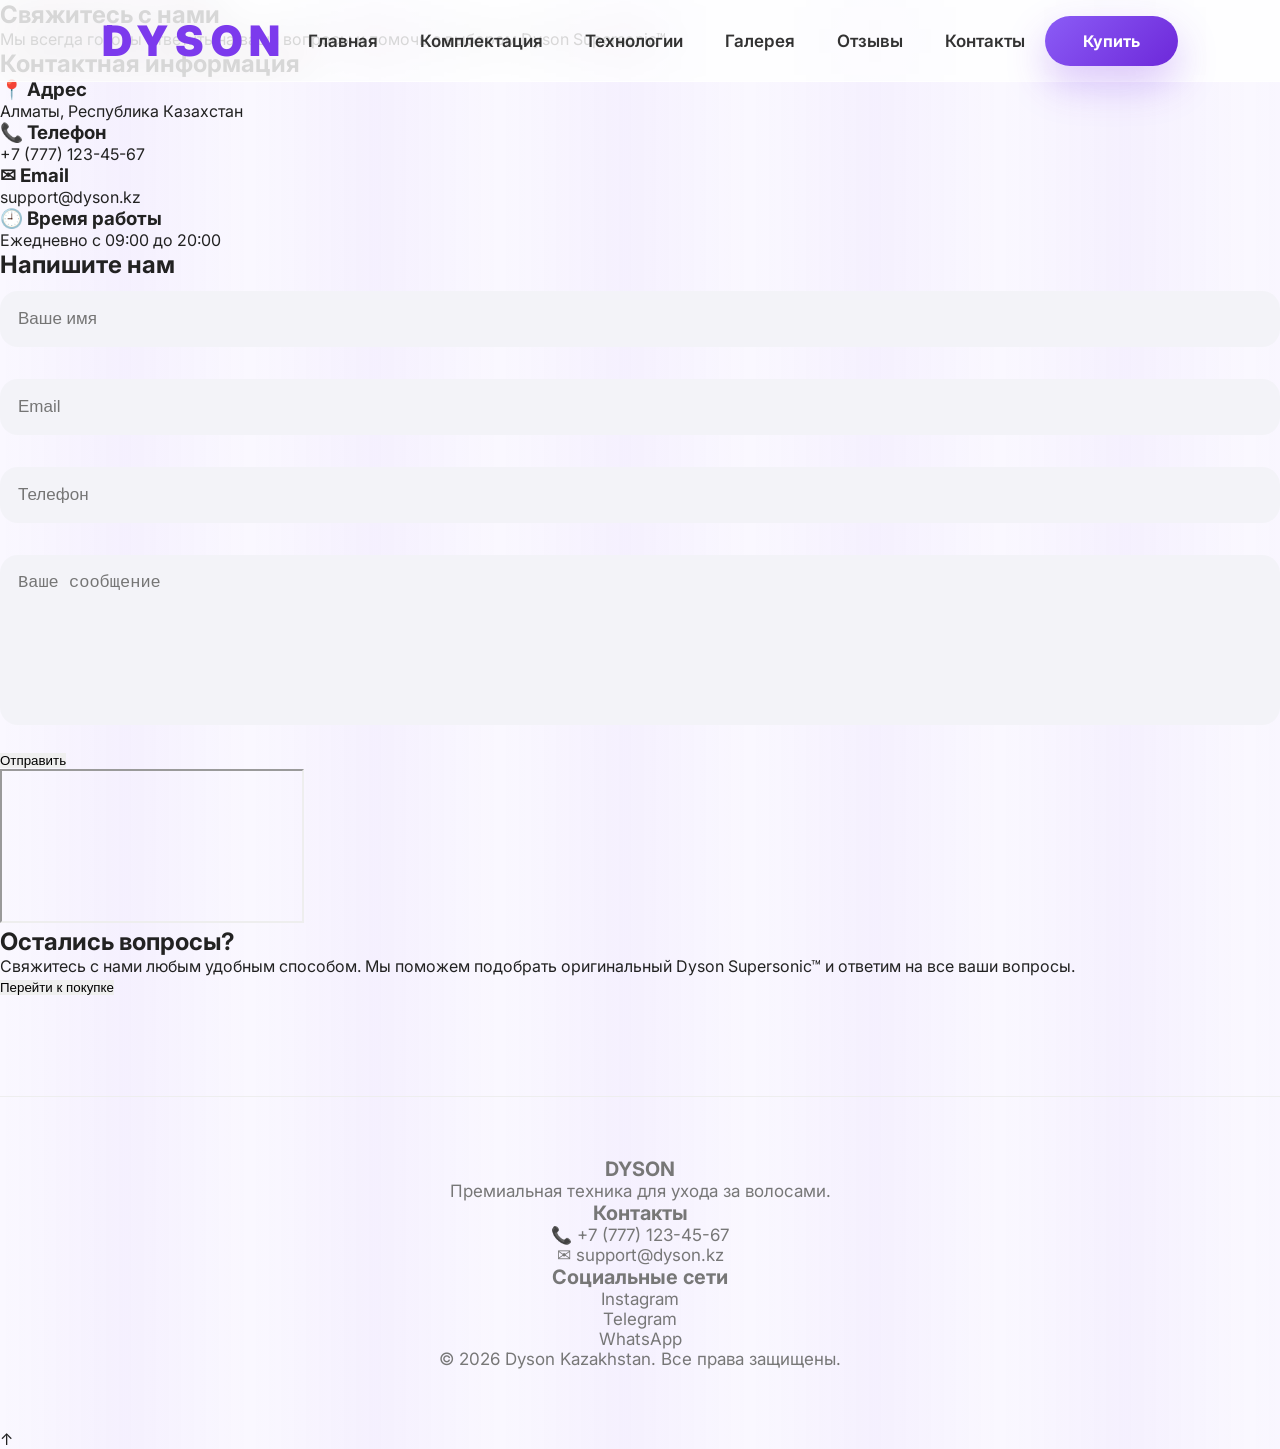
==== commit f46f640f: "Update contacts.html" ====
--- a/contacts.html
+++ b/contacts.html
@@ -7,11 +7,11 @@
 
 <meta name="viewport" content="width=device-width, initial-scale=1.0">
 
-<title>Контакты | Dyson</title>
+<title>Контакты | Dyson Supersonic™</title>
 
 <link rel="stylesheet" href="style.css">
 
-<link href="https://fonts.googleapis.com/css2?family=Inter:wght@300;400;500;700;800&display=swap" rel="stylesheet">
+<link href="https://fonts.googleapis.com/css2?family=Inter:wght@300;400;500;600;700;800&display=swap" rel="stylesheet">
 
 <script src="script.js" defer></script>
 
@@ -22,12 +22,14 @@
 <header>
 
 <div class="logo">
-
 DYSON
-
-</div>
-
-<nav>
+</div>
+
+<div class="menu-btn" id="menuBtn">
+☰
+</div>
+
+<nav id="navMenu">
 
 <a href="index.html">Главная</a>
 
@@ -43,10 +45,8 @@
 
 </nav>
 
-<a href="#" class="buy">
-
+<a href="index.html#buy" class="buy">
 Купить
-
 </a>
 
 </header>
@@ -61,7 +61,7 @@
 
 <p>
 
-Мы всегда готовы помочь с выбором Dyson Supersonic™
+Мы всегда готовы ответить на ваши вопросы и помочь с выбором Dyson Supersonic™.
 
 </p>
 
@@ -79,31 +79,33 @@
 
 <div class="contact-item">
 
-📍 Казахстан, Алматы
-
-ул. Абая, 150
-
-</div>
-
-<div class="contact-item">
-
-📞 +7 (777) 123-45-67
-
-</div>
-
-<div class="contact-item">
-
-✉ info@dyson.kz
-
-</div>
-
-<div class="contact-item">
-
-🕒
-
-Пн–Вс
-
-10:00 – 21:00
+<h3>📍 Адрес</h3>
+
+<p>Алматы, Республика Казахстан</p>
+
+</div>
+
+<div class="contact-item">
+
+<h3>📞 Телефон</h3>
+
+<p>+7 (777) 123-45-67</p>
+
+</div>
+
+<div class="contact-item">
+
+<h3>✉ Email</h3>
+
+<p>support@dyson.kz</p>
+
+</div>
+
+<div class="contact-item">
+
+<h3>🕘 Время работы</h3>
+
+<p>Ежедневно с 09:00 до 20:00</p>
 
 </div>
 
@@ -121,18 +123,17 @@
 
 <input type="text" placeholder="Ваше имя">
 
-<input type="email" placeholder="E-mail">
+<input type="email" placeholder="Email">
 
 <input type="tel" placeholder="Телефон">
 
 <textarea placeholder="Ваше сообщение"></textarea>
 
-<button>
+<button type="submit">
 
 Отправить
 
 </button>
-
 </form>
 
 </div>
@@ -143,22 +144,90 @@
 
 <iframe
 src="https://www.google.com/maps?q=Almaty&output=embed"
-loading="lazy">
+loading="lazy"
+allowfullscreen>
+
 </iframe>
 
 </section>
 
+<section class="buy-block">
+
+<h2>
+
+Остались вопросы?
+
+</h2>
+
+<p>
+
+Свяжитесь с нами любым удобным способом. Мы поможем подобрать оригинальный Dyson Supersonic™ и ответим на все ваши вопросы.
+
+</p>
+
+<a href="order.html">
+
+<button>
+
+Перейти к покупке
+
+</button>
+
+</a>
+
+</section>
+
 <footer>
 
-<div class="footer-logo">
-
-DYSON
-
-</div>
-
-<p>
-
-© 2026 Dyson Kazakhstan
+<div class="footer-content">
+
+<div>
+
+<h3>DYSON</h3>
+
+<p>
+
+Премиальная техника для ухода за волосами.
+
+</p>
+
+</div>
+
+<div>
+
+<h3>Контакты</h3>
+
+<p>
+
+📞 +7 (777) 123-45-67
+
+</p>
+
+<p>
+
+✉ support@dyson.kz
+
+</p>
+
+</div>
+
+<div>
+
+<h3>Социальные сети</h3>
+
+<p>Instagram</p>
+
+<p>Telegram</p>
+
+<p>WhatsApp</p>
+
+</div>
+
+</div>
+
+<p class="copyright">
+
+© 2026 Dyson Kazakhstan. Все права защищены.
 
 </p>
 
@@ -166,4 +235,4 @@
 
 </body>
 
-</html>+</html>
--- a/style.css
+++ b/style.css
@@ -1,132 +1,237 @@
-/*=========================
-RESET
-=========================*/
+/* ===================================
+   DYSON SUPSERSONIC
+   STYLE.CSS
+=================================== */
+
+@import url('https://fonts.googleapis.com/css2?family=Inter:wght@300;400;500;600;700;800;900&display=swap');
 
 *{
 margin:0;
 padding:0;
 box-sizing:border-box;
-}
-
-html{
 scroll-behavior:smooth;
 }
 
 body{
 
 font-family:'Inter',sans-serif;
+background:#faf8ff;
+color:#222;
+overflow-x:hidden;
+
+}
+
+/* ==========================
+SCROLLBAR
+========================== */
+
+::-webkit-scrollbar{
+
+width:10px;
+
+}
+
+::-webkit-scrollbar-thumb{
+
+background:#7c3aed;
+border-radius:20px;
+
+}
+
+/* ==========================
+BACKGROUND
+========================== */
+
+body::before{
+
+content:"";
+
+position:fixed;
+
+left:0;
+top:0;
+
+width:100%;
+height:100%;
 
 background:
-radial-gradient(circle at top,#efe8ff 0%,#ffffff 45%),
-linear-gradient(180deg,#ffffff,#f5f5fa);
-
-color:#1b1b1b;
-
-overflow-x:hidden;
-
-}
-
-    /*=========================
-    HEADER
-    =========================*/
-
-    header{
-
-    position:fixed;
-
-    top:0;
-    left:0;
-
-    width:100%;
-
-    height:85px;
-
-    display:flex;
-
-    justify-content:space-between;
-
-    align-items:center;
-
-    padding:0 8%;
-
-    background:rgba(255,255,255,.75);
-
-    backdrop-filter:blur(25px);
-
-    border-bottom:1px solid rgba(255,255,255,.5);
-
-    z-index:1000;
-
-    transition:.35s;
-
-    }
-
-    .logo{
-
-    font-size:38px;
-
-    font-weight:800;
-
-    letter-spacing:8px;
-
-    color:#7c3aed;
-
-    }
-
-    nav{
-
-    display:flex;
-
-    gap:45px;
-
-    }
-
-    nav a{
-
-    text-decoration:none;
-
-    font-size:17px;
-
-    font-weight:600;
-
-    color:#333;
-
-    transition:.3s;
-
-    }
-
-    nav a:hover{
-
-    color:#7c3aed;
-
-    }
-
-    .buy{
-
-    padding:15px 36px;
-
-    border-radius:50px;
-
-    background:linear-gradient(135deg,#9d6bff,#6d28d9);
-
-    color:white;
-
-    font-weight:700;
-
-    text-decoration:none;
-
-    transition:.35s;
-
-    box-shadow:0 18px 35px rgba(124,58,237,.28);
-
-    }
-
-    .buy:hover{
-
-    transform:translateY(-5px);
-
-    }
-
+linear-gradient(90deg,
+transparent 0%,
+rgba(124,58,237,.04) 50%,
+transparent 100%);
+
+background-size:250px 250px;
+
+pointer-events:none;
+
+z-index:-1;
+
+}
+
+/* ==========================
+HEADER
+========================== */
+
+header{
+
+position:fixed;
+
+top:0;
+left:0;
+
+width:100%;
+
+height:82px;
+
+display:flex;
+
+align-items:center;
+
+justify-content:space-between;
+
+padding:0 8%;
+
+background:rgba(255,255,255,.82);
+
+backdrop-filter:blur(22px);
+
+border-bottom:1px solid rgba(255,255,255,.7);
+
+z-index:9999;
+
+transition:.35s;
+
+}
+
+.logo{
+
+font-size:42px;
+
+font-weight:900;
+
+letter-spacing:7px;
+
+color:#7c3aed;
+
+user-select:none;
+
+}
+
+nav{
+
+display:flex;
+
+gap:42px;
+
+align-items:center;
+
+}
+
+nav a{
+
+text-decoration:none;
+
+font-size:17px;
+
+font-weight:600;
+
+color:#333;
+
+transition:.3s;
+
+position:relative;
+
+}
+
+nav a:hover{
+
+color:#7c3aed;
+
+}
+
+nav a::after{
+
+content:"";
+
+position:absolute;
+
+left:0;
+bottom:-7px;
+
+width:0;
+height:2px;
+
+background:#7c3aed;
+
+transition:.35s;
+
+}
+
+nav a:hover::after{
+
+width:100%;
+
+}
+
+/* ==========================
+BUTTON
+========================== */
+
+.buy{
+
+padding:15px 38px;
+
+border-radius:50px;
+
+text-decoration:none;
+
+font-weight:700;
+
+color:white;
+
+background:linear-gradient(135deg,#8b5cf6,#6d28d9);
+
+box-shadow:0 18px 40px rgba(124,58,237,.28);
+
+transition:.35s;
+
+}
+
+.buy:hover{
+
+transform:translateY(-5px);
+
+box-shadow:0 24px 55px rgba(124,58,237,.35);
+
+}
+
+/* ==========================
+BURGER
+========================== */
+
+.menu-btn{
+
+display:none;
+
+font-size:42px;
+
+color:#7c3aed;
+
+cursor:pointer;
+
+user-select:none;
+
+z-index:10000;
+
+transition:.3s;
+
+}
+
+.menu-btn:hover{
+
+transform:scale(1.1);
+
+}
 /*=========================
 HERO
 =========================*/
@@ -141,7 +246,7 @@
 
 justify-content:space-between;
 
-padding:150px 8% 80px;
+padding:150px 8% 100px;
 
 gap:70px;
 
@@ -153,6 +258,126 @@
 
 }
 
+.mini{
+
+display:inline-block;
+
+padding:14px 34px;
+
+border-radius:50px;
+
+background:rgba(139,92,246,.12);
+
+color:#7c3aed;
+
+font-weight:700;
+
+margin-bottom:30px;
+
+}
+
+.hero h1{
+
+font-size:82px;
+
+font-weight:900;
+
+line-height:1;
+
+margin-bottom:30px;
+
+}
+
+.hero h1 span{
+
+color:#7c3aed;
+
+}
+
+.hero p{
+
+font-size:23px;
+
+line-height:1.8;
+
+color:#666;
+
+margin-bottom:40px;
+
+max-width:700px;
+
+}
+
+.price{
+
+font-size:68px;
+
+font-weight:900;
+
+color:#7c3aed;
+
+margin-bottom:40px;
+
+}
+
+.hero-buttons{
+
+display:flex;
+
+gap:25px;
+
+flex-wrap:wrap;
+
+}
+
+.hero-buttons a{
+
+padding:18px 45px;
+
+border-radius:60px;
+
+text-decoration:none;
+
+font-size:18px;
+
+font-weight:700;
+
+transition:.35s;
+
+}
+
+.btn-main{
+
+background:linear-gradient(135deg,#8b5cf6,#6d28d9);
+
+color:white;
+
+box-shadow:0 18px 40px rgba(124,58,237,.25);
+
+}
+
+.btn-main:hover{
+
+transform:translateY(-5px);
+
+}
+
+.btn-white{
+
+background:white;
+
+color:#333;
+
+box-shadow:0 15px 30px rgba(0,0,0,.08);
+
+}
+
+.btn-white:hover{
+
+transform:translateY(-5px);
+
+}
+
 .hero-image{
 
 flex:1;
@@ -161,401 +386,553 @@
 
 justify-content:center;
 
+}
+
+.hero-image img{
+
+width:100%;
+
+max-width:550px;
+
+border-radius:35px;
+
+background:white;
+
+padding:30px;
+
+box-shadow:0 35px 70px rgba(0,0,0,.08);
+
+transition:.45s;
+
+}
+
+.hero-image img:hover{
+
+transform:translateY(-12px) scale(1.02);
+
+}
+
+/*=========================
+STATS
+=========================*/
+
+.stats{
+
+display:grid;
+
+grid-template-columns:repeat(4,1fr);
+
+gap:30px;
+
+padding:0 8% 100px;
+
+}
+
+.stats div{
+
+background:white;
+
+padding:45px;
+
+border-radius:30px;
+
+text-align:center;
+
+box-shadow:0 20px 50px rgba(0,0,0,.06);
+
+transition:.35s;
+
+}
+
+.stats div:hover{
+
+transform:translateY(-10px);
+
+}
+
+.stats h2{
+
+font-size:60px;
+
+color:#7c3aed;
+
+margin-bottom:15px;
+
+}
+
+.stats p{
+
+font-size:19px;
+
+color:#666;
+
+line-height:1.6;
+
+}
+/*=========================
+FEATURES
+=========================*/
+
+.features{
+
+padding:110px 8%;
+
+}
+
+.section-title{
+
+text-align:center;
+
+margin-bottom:70px;
+
+}
+
+.section-title h2{
+
+font-size:62px;
+
+font-weight:800;
+
+margin-bottom:20px;
+
+}
+
+.section-title p{
+
+font-size:20px;
+
+color:#666;
+
+max-width:700px;
+
+margin:auto;
+
+line-height:1.8;
+
+}
+
+.features-grid{
+
+display:grid;
+
+grid-template-columns:repeat(3,1fr);
+
+gap:35px;
+
+}
+
+.feature{
+
+background:white;
+
+border-radius:35px;
+
+padding:45px;
+
+box-shadow:0 20px 50px rgba(0,0,0,.06);
+
+transition:.35s;
+
+overflow:hidden;
+
+position:relative;
+
+}
+
+.feature::before{
+
+content:"";
+
+position:absolute;
+
+left:-100px;
+top:-100px;
+
+width:220px;
+height:220px;
+
+background:rgba(124,58,237,.08);
+
+border-radius:50%;
+
+transition:.4s;
+
+}
+
+.feature:hover::before{
+
+transform:scale(1.6);
+
+}
+
+.feature:hover{
+
+transform:translateY(-10px);
+
+}
+
+.feature img{
+
+width:90px;
+
+margin-bottom:30px;
+
+position:relative;
+
+z-index:2;
+
+}
+
+.feature h3{
+
+font-size:30px;
+
+margin-bottom:20px;
+
+position:relative;
+
+z-index:2;
+
+}
+
+.feature p{
+
+font-size:18px;
+
+line-height:1.8;
+
+color:#666;
+
+position:relative;
+
+z-index:2;
+
+}
+
+/*=========================
+ABOUT
+=========================*/
+
+.about{
+
+display:flex;
+
 align-items:center;
 
-}
-
-.hero-image img{
+justify-content:space-between;
+
+gap:90px;
+
+padding:110px 8%;
+
+}
+
+.about-image{
+
+flex:1;
+
+}
+
+.about-image img{
 
 width:100%;
 
-max-width:560px;
-
-animation:float 6s ease-in-out infinite;
-
-filter:drop-shadow(0 40px 60px rgba(124,58,237,.18));
-
-}
-
-.mini{
+max-width:520px;
+
+display:block;
+
+margin:auto;
+
+border-radius:35px;
+
+box-shadow:0 25px 60px rgba(0,0,0,.08);
+
+}
+
+.about-text{
+
+flex:1;
+
+}
+
+.about-text h2{
+
+font-size:62px;
+
+margin-bottom:30px;
+
+}
+
+.about-text p{
+
+font-size:20px;
+
+line-height:2;
+
+color:#666;
+
+margin-bottom:25px;
+
+}
+
+.about-list{
+
+display:flex;
+
+flex-direction:column;
+
+gap:18px;
+
+margin-top:25px;
+
+}
+
+.about-list div{
+
+display:flex;
+
+align-items:center;
+
+gap:15px;
+
+font-size:19px;
+
+font-weight:600;
+
+}
+
+.about-list span{
+
+width:42px;
+
+height:42px;
+
+border-radius:50%;
+
+background:#7c3aed;
+
+display:flex;
+
+align-items:center;
+
+justify-content:center;
+
+color:white;
+
+font-weight:bold;
+
+}
+/*=========================
+GALLERY
+=========================*/
+
+.gallery{
+
+padding:120px 8%;
+
+}
+
+.gallery-grid{
+
+display:grid;
+
+grid-template-columns:repeat(3,1fr);
+
+gap:30px;
+
+}
+
+.gallery-grid img{
+
+width:100%;
+
+height:380px;
+
+object-fit:cover;
+
+border-radius:30px;
+
+cursor:pointer;
+
+transition:.4s;
+
+box-shadow:0 20px 45px rgba(0,0,0,.08);
+
+}
+
+.gallery-grid img:hover{
+
+transform:scale(1.04);
+
+box-shadow:0 35px 70px rgba(124,58,237,.2);
+
+}
+
+/*=========================
+REVIEWS
+=========================*/
+
+.reviews{
+
+padding:120px 8%;
+
+background:#f7f4ff;
+
+}
+
+.review-grid{
+
+display:grid;
+
+grid-template-columns:repeat(3,1fr);
+
+gap:35px;
+
+}
+
+.review{
+
+background:white;
+
+padding:40px;
+
+border-radius:30px;
+
+box-shadow:0 20px 50px rgba(0,0,0,.08);
+
+transition:.35s;
+
+text-align:center;
+
+}
+
+.review:hover{
+
+transform:translateY(-10px);
+
+}
+
+.review img{
+
+width:90px;
+
+height:90px;
+
+border-radius:50%;
+
+object-fit:cover;
+
+margin-bottom:20px;
+
+border:4px solid #ede9fe;
+
+}
+
+.review h3{
+
+font-size:24px;
+
+margin-bottom:10px;
+
+}
+
+.stars{
+
+display:flex;
+
+justify-content:center;
+
+gap:6px;
+
+margin:15px 0;
+
+}
+
+.stars span{
+
+color:#f6b100;
+
+font-size:24px;
+
+}
+
+.review p{
+
+font-size:17px;
+
+line-height:1.8;
+
+color:#666;
+
+}
+
+/*=========================
+BUY BLOCK
+=========================*/
+
+.buy-section{
+
+padding:120px 8%;
+
+}
+
+.buy-card{
+
+background:linear-gradient(135deg,#8b5cf6,#6d28d9);
+
+color:white;
+
+border-radius:40px;
+
+padding:80px;
+
+text-align:center;
+
+}
+
+.buy-card h2{
+
+font-size:58px;
+
+margin-bottom:25px;
+
+}
+
+.buy-card p{
+
+font-size:22px;
+
+line-height:1.8;
+
+opacity:.95;
+
+margin-bottom:35px;
+
+}
+
+.buy-card a{
 
 display:inline-block;
 
-padding:12px 24px;
-
-background:#efe6ff;
+padding:18px 45px;
+
+border-radius:50px;
+
+background:white;
 
 color:#7c3aed;
 
 font-weight:700;
 
-border-radius:50px;
-
-margin-bottom:25px;
-
-}
-
-.hero h1{
-
-font-size:86px;
-
-line-height:1.05;
-
-margin-bottom:25px;
-
-font-weight:800;
-
-}
-
-.desc{
-
-font-size:21px;
-
-line-height:1.9;
-
-color:#666;
-
-max-width:650px;
-
-margin-bottom:35px;
-
-}
-
-.price{
-
-font-size:68px;
-
-font-weight:800;
-
-color:#7c3aed;
-
-margin-bottom:35px;
-
-}
-
-.buttons{
-
-display:flex;
-
-gap:20px;
-
-flex-wrap:wrap;
-
-}
-
-.btn-purple{
-
-padding:20px 45px;
-
-border:none;
-
-border-radius:50px;
-
-background:linear-gradient(135deg,#9d6bff,#6d28d9);
-
-color:white;
-
-font-size:17px;
-
-font-weight:700;
-
-cursor:pointer;
+text-decoration:none;
 
 transition:.35s;
 
-box-shadow:0 20px 35px rgba(124,58,237,.3);
-
-}
-
-.btn-white{
-
-padding:20px 45px;
-
-border:none;
-
-border-radius:50px;
-
-background:white;
-
-font-size:17px;
-
-cursor:pointer;
-
-box-shadow:0 15px 30px rgba(0,0,0,.08);
-
-transition:.35s;
-
-}
-
-.btn-purple:hover,
-.btn-white:hover{
-
-transform:translateY(-6px);
-
-}
-
-/*=========================
-TITLE
-=========================*/
-
-.title{
-
-padding:170px 8% 70px;
-
-text-align:center;
-
-}
-
-.title h1{
-
-font-size:72px;
-
-margin-bottom:20px;
-
-}
-
-.title p{
-
-font-size:22px;
-
-color:#666;
-
-max-width:800px;
-
-margin:auto;
-
-}
-/*=========================
-СТАТИСТИКА
-=========================*/
-
-.stats{
-
-padding:90px 8%;
-
-display:grid;
-
-grid-template-columns:repeat(auto-fit,minmax(230px,1fr));
-
-gap:30px;
-
-}
-
-.stats div{
-
-background:rgba(255,255,255,.75);
-
-backdrop-filter:blur(20px);
-
-border:1px solid rgba(255,255,255,.6);
-
-border-radius:35px;
-
-padding:40px;
-
-text-align:center;
-
-transition:.4s;
-
-box-shadow:0 20px 40px rgba(0,0,0,.08);
-
-}
-
-.stats div:hover{
-
-transform:translateY(-10px);
-
-box-shadow:0 35px 60px rgba(124,58,237,.18);
-
-}
-
-.stats h2{
-
-font-size:56px;
-
-color:#7c3aed;
-
-margin-bottom:15px;
-
-}
-
-.stats p{
-
-font-size:19px;
-
-color:#666;
-
-line-height:1.6;
-
-}
-
-/*=========================
-О ФЕНЕ
-=========================*/
-
-.about{
-
-display:flex;
-
-align-items:center;
-
-justify-content:space-between;
-
-gap:100px;
-
-padding:140px 8%;
-
-}
-
-.about-left{
-
-flex:1;
-
-}
-
-.about-right{
-
-flex:1;
-
-}
-
-.about-left img{
-
-width:100%;
-
-max-width:520px;
-
-display:block;
-
-margin:auto;
-
-filter:drop-shadow(0 35px 60px rgba(124,58,237,.2));
-
-transition:.4s;
-
-}
-
-.about-left img:hover{
-
-transform:scale(1.03);
-
-}
-
-.about-right h2{
-
-font-size:62px;
-
-margin-bottom:30px;
-
-line-height:1.1;
-
-}
-
-.about-right p{
-
-font-size:20px;
-
-line-height:2;
-
-color:#666;
-
-margin-bottom:35px;
-
-}
-
-.about-right ul{
-
-list-style:none;
-
-}
-
-.about-right li{
-
-margin:18px 0;
-
-font-size:19px;
-
-font-weight:600;
-
-}
-
-/*=========================
-КУПИТЬ
-=========================*/
-
-.buy-block{
-
-margin:120px 8%;
-
-padding:90px;
-
-border-radius:40px;
-
-text-align:center;
-
-background:
-
-linear-gradient(135deg,#ffffff,#f2edff);
-
-box-shadow:0 30px 70px rgba(0,0,0,.08);
-
-}
-
-.buy-block h2{
-
-font-size:56px;
-
-margin-bottom:20px;
-
-}
-
-.buy-block h1{
-
-font-size:80px;
-
-margin:25px 0;
-
-color:#7c3aed;
-
-}
-
-.buy-block p{
-
-font-size:22px;
-
-color:#666;
-
-margin-bottom:40px;
-
-}
-
-.buy-block button{
-
-padding:22px 55px;
-
-font-size:18px;
-
-font-weight:700;
-
-border:none;
-
-border-radius:50px;
-
-background:linear-gradient(135deg,#9d6bff,#6d28d9);
-
-color:white;
-
-cursor:pointer;
-
-transition:.35s;
-
-box-shadow:0 20px 40px rgba(124,58,237,.3);
-
-}
-
-.buy-block button:hover{
-
-transform:translateY(-6px);
+}
+
+.buy-card a:hover{
+
+transform:translateY(-5px);
 
 }
 
@@ -565,170 +942,463 @@
 
 footer{
 
-padding:50px;
+padding:60px 8%;
 
 text-align:center;
 
 font-size:17px;
 
-color:#666;
+color:#777;
+
+border-top:1px solid #eee;
+
+margin-top:100px;
 
 }
 /*=========================
-FEATURES
+MOBILE
 =========================*/
 
+@media (max-width:900px){
+
+header{
+
+height:70px;
+
+padding:0 20px;
+
+}
+
+.logo{
+
+font-size:28px;
+
+letter-spacing:3px;
+
+}
+
+.buy{
+
+display:none;
+
+}
+
+.menu-btn{
+
+display:block;
+
+font-size:38px;
+
+cursor:pointer;
+
+color:#7c3aed;
+
+z-index:10001;
+
+}
+
+#navMenu{
+
+position:fixed;
+
+top:0;
+
+right:-100%;
+
+width:280px;
+
+height:100vh;
+
+background:#fff;
+
+display:flex;
+
+flex-direction:column;
+
+justify-content:center;
+
+align-items:center;
+
+gap:28px;
+
+transition:.35s;
+
+box-shadow:-15px 0 45px rgba(0,0,0,.15);
+
+z-index:10000;
+
+}
+
+#navMenu.active{
+
+right:0;
+
+}
+
+#navMenu a{
+
+font-size:22px;
+
+font-weight:600;
+
+color:#222;
+
+text-decoration:none;
+
+}
+
+/* HERO */
+
+.hero{
+
+padding:110px 25px 50px;
+
+flex-direction:column-reverse;
+
+text-align:center;
+
+gap:35px;
+
+}
+
+.hero h1{
+
+font-size:48px;
+
+}
+
+.hero p{
+
+font-size:18px;
+
+}
+
+.hero-image img{
+
+max-width:280px;
+
+}
+
+.price{
+
+font-size:46px;
+
+}
+
+.hero-buttons{
+
+flex-direction:column;
+
+}
+
+.hero-buttons a{
+
+width:100%;
+
+}
+
+/* STATS */
+
+.stats{
+
+grid-template-columns:1fr;
+
+padding:0 20px 60px;
+
+}
+
+/* FEATURES */
+
 .features{
 
-padding:120px 8%;
-
-}
-
-.features-title{
+padding:70px 20px;
+
+}
+
+.features-grid{
+
+grid-template-columns:1fr;
+
+}
+
+/* ABOUT */
+
+.about{
+
+flex-direction:column;
+
+padding:70px 20px;
 
 text-align:center;
 
-margin-bottom:70px;
-
-}
-
-.features-title h2{
-
-font-size:58px;
+}
+
+.about-text h2{
+
+font-size:42px;
+
+}
+
+.about-image img{
+
+max-width:280px;
+
+}
+
+/* GALLERY */
+
+.gallery{
+
+padding:70px 20px;
+
+}
+
+.gallery-grid{
+
+grid-template-columns:1fr;
+
+}
+
+.gallery-grid img{
+
+height:260px;
+
+}
+
+/* REVIEWS */
+
+.reviews{
+
+padding:70px 20px;
+
+}
+
+.review-grid{
+
+grid-template-columns:1fr;
+
+}
+
+/* BUY */
+
+.buy-section{
+
+padding:70px 20px;
+
+}
+
+.buy-card{
+
+padding:45px 25px;
+
+}
+
+.buy-card h2{
+
+font-size:38px;
+
+}
+
+.buy-card p{
+
+font-size:18px;
+
+}
+
+footer{
+
+padding:40px 20px;
+
+}
+
+}
+/*=========================
+ANIMATIONS
+=========================*/
+
+.fade{
+
+opacity:0;
+
+transform:translateY(60px);
+
+transition:1s ease;
+
+}
+
+.fade.show{
+
+opacity:1;
+
+transform:translateY(0);
+
+}
+
+@keyframes float{
+
+0%{
+
+transform:translateY(0);
+
+}
+
+50%{
+
+transform:translateY(-18px);
+
+}
+
+100%{
+
+transform:translateY(0);
+
+}
+
+}
+
+.hero-image img{
+
+animation:float 6s ease-in-out infinite;
+
+}
+
+/*=========================
+HOVER
+=========================*/
+
+.feature,
+.review,
+.stats div,
+.gallery-grid img,
+.buy-card,
+.about-image img{
+
+transition:.35s;
+
+}
+
+.feature:hover,
+.review:hover,
+.stats div:hover,
+.buy-card:hover{
+
+transform:translateY(-10px);
+
+}
+
+.gallery-grid img:hover{
+
+transform:scale(1.04);
+
+}
+
+.about-image img:hover{
+
+transform:scale(1.03);
+
+}
+
+/*=========================
+INPUTS
+=========================*/
+
+input,
+textarea{
+
+width:100%;
+
+padding:18px;
+
+margin-top:12px;
 
 margin-bottom:20px;
 
-}
-
-.features-title p{
-
-font-size:20px;
-
-color:#666;
-
-}
-
-.features-grid{
-
-display:grid;
-
-grid-template-columns:repeat(auto-fit,minmax(300px,1fr));
-
-gap:35px;
-
-}
-
-.feature{
-
-background:rgba(255,255,255,.75);
-
-backdrop-filter:blur(25px);
-
-border-radius:30px;
-
-padding:40px;
-
-box-shadow:0 20px 45px rgba(0,0,0,.08);
-
-transition:.35s;
-
-border:1px solid rgba(255,255,255,.7);
-
-}
-
-.feature:hover{
-
-transform:translateY(-10px);
-
-box-shadow:0 30px 60px rgba(124,58,237,.18);
-
-}
-
-.feature img{
-
-width:90px;
-
-margin-bottom:25px;
-
-}
-
-.feature h3{
-
-font-size:30px;
-
-margin-bottom:20px;
-
-color:#7c3aed;
-
-}
-
-.feature p{
+border:none;
+
+border-radius:18px;
+
+background:#f3f3f8;
 
 font-size:17px;
 
-line-height:1.8;
-
-color:#666;
+outline:none;
+
+transition:.3s;
+
+}
+
+input:focus,
+textarea:focus{
+
+background:white;
+
+box-shadow:0 0 0 3px rgba(124,58,237,.15);
+
+}
+
+textarea{
+
+resize:none;
+
+min-height:170px;
 
 }
 
 /*=========================
-GALLERY
+BUTTONS
 =========================*/
 
-.gallery-grid{
-
-padding:100px 8%;
-
-display:grid;
-
-grid-template-columns:repeat(auto-fit,minmax(320px,1fr));
-
-gap:30px;
-
-}
-
-.gallery-grid img{
-
-width:100%;
-
-height:380px;
-
-object-fit:cover;
-
-border-radius:30px;
+button{
 
 cursor:pointer;
 
-transition:.4s;
-
-box-shadow:0 20px 45px rgba(0,0,0,.08);
-
-}
-
-.gallery-grid img:hover{
-
-transform:scale(1.03);
-
-box-shadow:0 30px 60px rgba(124,58,237,.18);
+border:none;
+
+transition:.3s;
+
+}
+
+button:hover{
+
+transform:translateY(-4px);
 
 }
 
 /*=========================
-АНИМАЦИИ
+SELECTION
 =========================*/
 
-.fade{
+::selection{
+
+background:#7c3aed;
+
+color:white;
+
+}
+
+/*=========================
+LOADER
+=========================*/
+
+.loading{
 
 opacity:0;
 
-transform:translateY(50px);
-
-transition:1s;
-
-}
-
-.fade.show{
+animation:pageLoad .7s forwards;
+
+}
+
+@keyframes pageLoad{
+
+from{
+
+opacity:0;
+
+transform:translateY(25px);
+
+}
+
+to{
 
 opacity:1;
 
@@ -736,412 +1406,146 @@
 
 }
 
-@keyframes float{
-
-0%{
-
-transform:translateY(0);
-
-}
-
-50%{
-
-transform:translateY(-20px);
-
-}
-
-100%{
-
-transform:translateY(0);
-
-}
-
-}
+}
+
 /*=========================
-SCROLLBAR
+END
 =========================*/
-
-::-webkit-scrollbar{
-
-width:10px;
-
-}
-
-::-webkit-scrollbar-thumb{
-
-background:#8b5cf6;
-
-border-radius:20px;
-
-}
-
-::-webkit-scrollbar-track{
-
-background:#efeff5;
-
-}
-
-/*=========================
-МОБИЛЬНАЯ ВЕРСИЯ
-=========================*/
-
-@media (max-width:900px){
-
-header{
-
-height:70px;
-
-padding:0 20px;
-
-}
-
-.logo{
-
-font-size:24px;
-
-letter-spacing:3px;
-
-}
-
-nav{
-
-display:flex;
-
-}
-#navMenu{
-
-position:fixed;
-
-top:70px;
-
-right:-100%;
-
-width:280px;
-
-height:calc(100vh - 70px);
-
-background:#fff;
-
-display:flex;
-
-flex-direction:column;
-
-align-items:center;
-
-justify-content:flex-start;
-
-padding-top:40px;
-
-gap:25px;
-
-transition:right .35s;
-
-box-shadow:-5px 0 20px rgba(0,0,0,.15);
-
-z-index:9999;
-
-}
-
-#navMenu.active{
-
-right:0;
-
-}
-
-.buy{
-
-display:none;
-
-}
-
-/* HERO */
-
-.hero{
-
-flex-direction:column-reverse;
-
-justify-content:center;
-
-text-align:center;
-
-padding:100px 25px 50px;
-
-gap:30px;
-
-}
-
-.hero-text{
-
-width:100%;
-
-}
-
-.hero-image{
-
-width:100%;
-
-display:flex;
-
-justify-content:center;
-
-}
-
-.hero-image img{
-
-width:260px;
-
-max-width:90%;
-
-}
-
-.hero h1{
-
-font-size:48px;
-
-line-height:1.1;
-
-}
-
-.desc{
-
-font-size:17px;
-
-line-height:1.8;
-
-margin:auto;
-
-margin-bottom:25px;
-
-}
-
-.price{
-
-font-size:48px;
-
-}
-
-.buttons{
-
-width:100%;
-
-display:flex;
-
-flex-direction:column;
-
-gap:15px;
-
-}
-
-.btn-purple,
-
-.btn-white{
-
-width:100%;
-
-padding:18px;
-
-font-size:17px;
-
-}
-
-/* TITLE */
-
-.title{
-
-padding:120px 20px 50px;
-
-}
-
-.title h1{
-
-font-size:42px;
-
-}
-
-.title p{
-
-font-size:17px;
-
-}
-
-/* STATS */
-
-.stats{
-
-grid-template-columns:1fr 1fr;
-
-padding:40px 20px;
-
-gap:15px;
-
-}
-
-.stats div{
-
-padding:20px;
-
-}
-
-.stats h2{
-
-font-size:34px;
-
-}
-
-.stats p{
-
-font-size:15px;
-
-}
-
-/* ABOUT */
-
-.about{
-
-flex-direction:column;
-
-padding:70px 20px;
-
-text-align:center;
-
-gap:40px;
-
-}
-
-.about-left img{
-
-width:260px;
-
-}
-
-.about-right h2{
-
-font-size:38px;
-
-}
-
-.about-right p{
-
-font-size:17px;
-
-}
-
-.about-right li{
-
-font-size:17px;
-
-}
-
-/* FEATURES */
-
-.features{
-
-padding:70px 20px;
-
-}
-
-.features-title h2{
-
-font-size:40px;
-
-}
-
-.features-grid{
-
-grid-template-columns:1fr;
-
-}
-
-.feature{
-
-padding:30px;
-
-}
-
-/* GALLERY */
-
-.gallery-grid{
-
-grid-template-columns:1fr;
-
-padding:60px 20px;
-
-}
-
-.gallery-grid img{
-
-height:280px;
-
-}
-
-/* BUY */
-
-.buy-block{
-
-margin:60px 20px;
-
-padding:45px 25px;
-
-}
-
-.buy-block h2{
-
-font-size:34px;
-
-}
-
-.buy-block h1{
-
-font-size:48px;
-
-}
-
-.buy-block p{
-
-font-size:17px;
-
-}
-
-.buy-block button{
-
-width:100%;
-
-}
-
-/* CONTACTS */
-
-.contact-wrapper{
-
-grid-template-columns:1fr;
-
-padding:60px 20px;
-
-}
-
-.contact-info,
-
-.contact-form{
-
-padding:30px;
-
-}
-
-.map{
-
-padding:0 20px 60px;
-
-}
-
-.map iframe{
-
-height:280px;
-
-}
-
-footer{
-
-padding:35px 20px;
-
-}
-
-}
+/* ==========================
+TECHNOLOGY
+========================== */
+
+.tech-section{
+    max-width:1200px;
+    margin:80px auto;
+    padding:0 40px;
+    display:flex;
+    align-items:center;
+    gap:60px;
+}
+
+.tech-section.reverse{
+    flex-direction:row-reverse;
+}
+
+.tech-image{
+    flex:1;
+    display:flex;
+    justify-content:center;
+}
+
+.tech-image img{
+    width:100%;
+    max-width:420px;
+    height:320px;
+    object-fit:cover;
+    border-radius:25px;
+    box-shadow:0 20px 40px rgba(0,0,0,.1);
+}
+
+.tech-text{
+    flex:1;
+}
+
+.tech-text h2{
+    font-size:42px;
+    margin-bottom:20px;
+}
+
+.tech-text p{
+    font-size:18px;
+    line-height:1.8;
+    color:#666;
+}
+
+/* ==========================
+REVIEWS
+========================== */
+
+.reviews{
+    max-width:1200px;
+    margin:80px auto;
+    padding:0 40px;
+    display:grid;
+    grid-template-columns:repeat(3,1fr);
+    gap:35px;
+}
+
+.review{
+    background:#fff;
+    border-radius:25px;
+    padding:35px;
+    text-align:center;
+    box-shadow:0 15px 40px rgba(0,0,0,.08);
+}
+
+.review img{
+    width:120px;
+    height:120px;
+    border-radius:50%;
+    object-fit:cover;
+    display:block;
+    margin:0 auto 20px;
+}
+
+.review h3{
+    margin-bottom:10px;
+    font-size:24px;
+}
+
+.review p{
+    color:#666;
+    line-height:1.8;
+}
+
+.stars{
+    color:#f5b301;
+    font-size:22px;
+    margin:15px 0;
+    letter-spacing:3px;
+}
+
+.rating{
+    text-align:center;
+    padding:80px 20px;
+}
+
+.rating h1{
+    font-size:72px;
+    color:#7c3aed;
+}
+
+.rating p{
+    font-size:20px;
+    color:#666;
+}
+
+/* ==========================
+MOBILE
+========================== */
+
+@media(max-width:900px){
+
+    .tech-section,
+    .tech-section.reverse{
+        flex-direction:column;
+        text-align:center;
+        padding:0 20px;
+    }
+
+    .tech-image img{
+        max-width:280px;
+        height:220px;
+    }
+
+    .reviews{
+        grid-template-columns:1fr;
+        padding:0 20px;
+    }
+
+    .review img{
+        width:100px;
+        height:100px;
+    }
+
+}
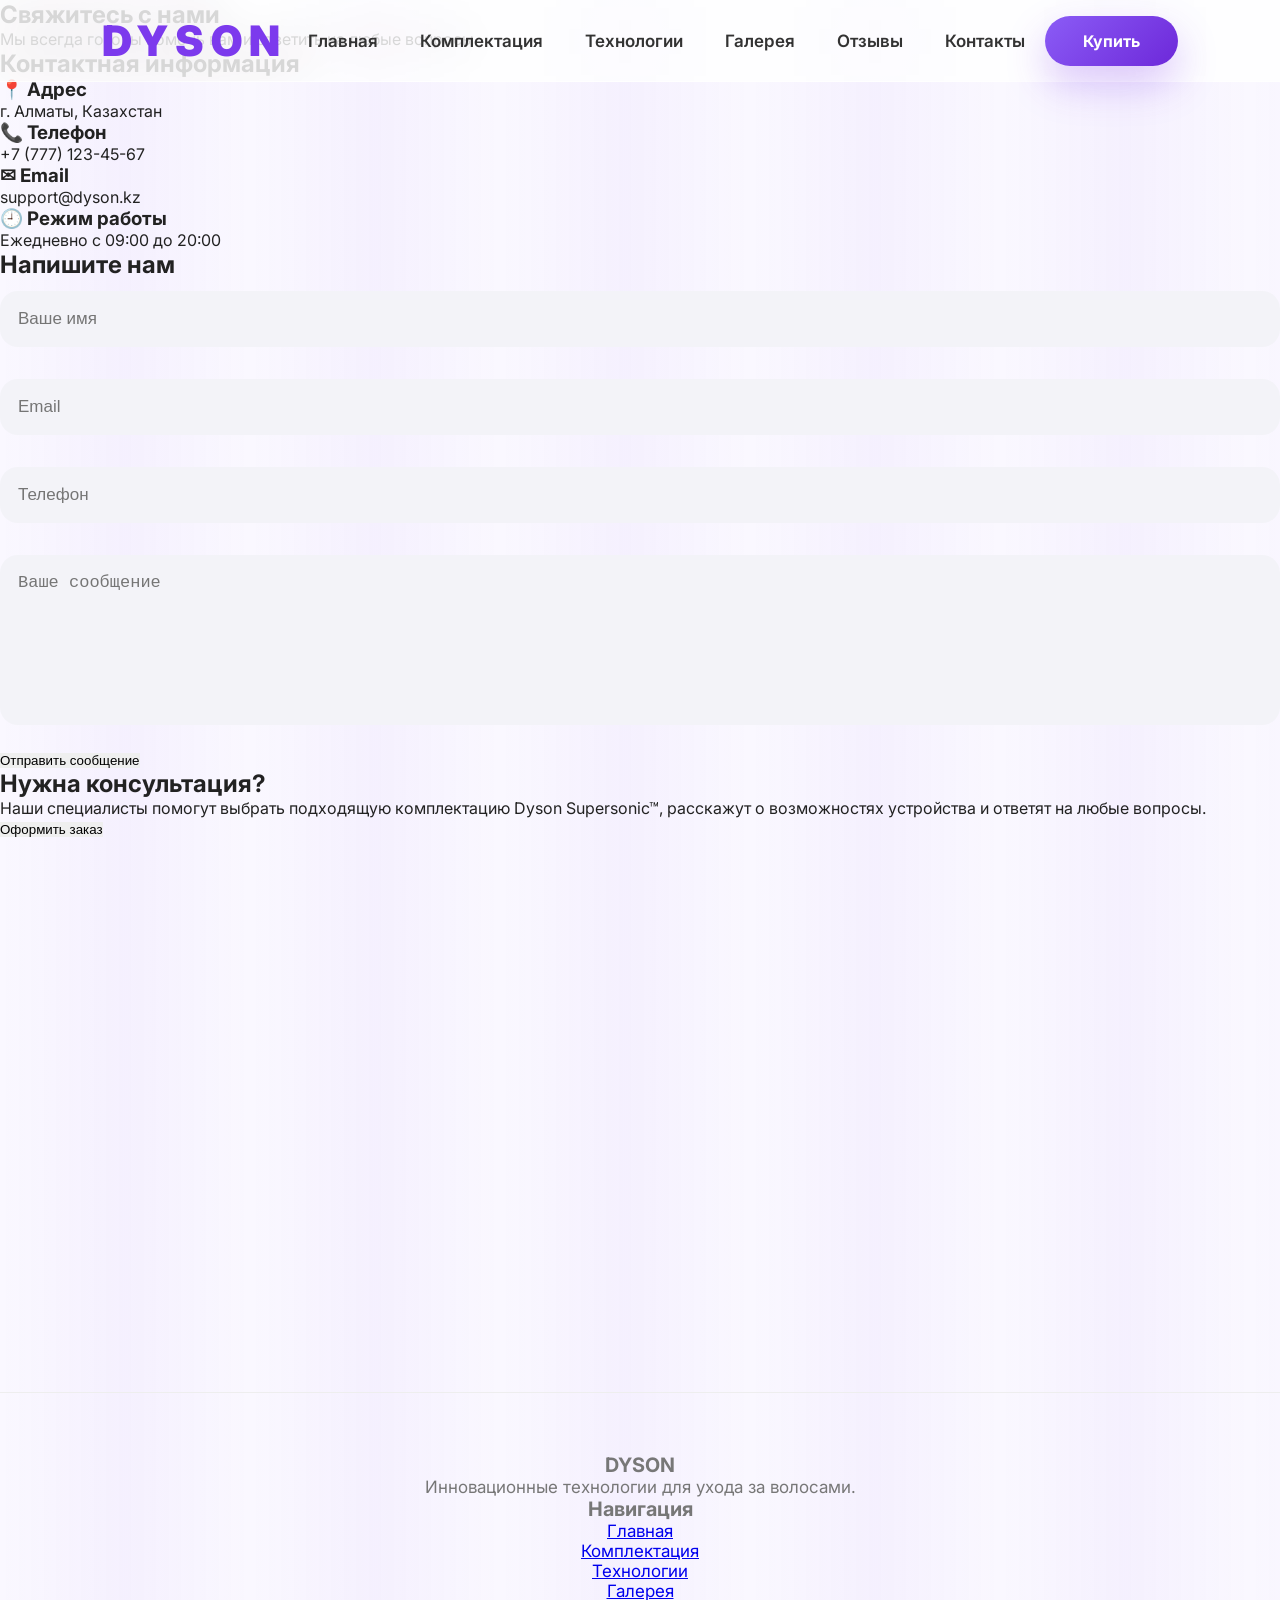
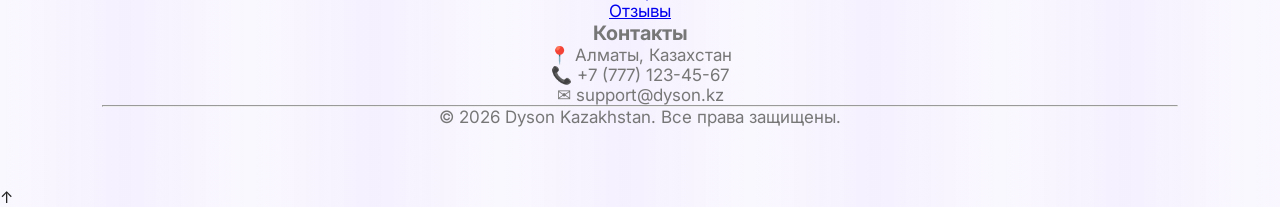
==== commit b94f1292: "Update contacts.html" ====
--- a/contacts.html
+++ b/contacts.html
@@ -22,11 +22,15 @@
 <header>
 
 <div class="logo">
+
 DYSON
+
 </div>
 
 <div class="menu-btn" id="menuBtn">
+
 ☰
+
 </div>
 
 <nav id="navMenu">
@@ -45,8 +49,10 @@
 
 </nav>
 
-<a href="index.html#buy" class="buy">
+<a href="order.html" class="buy">
+
 Купить
+
 </a>
 
 </header>
@@ -61,7 +67,7 @@
 
 <p>
 
-Мы всегда готовы ответить на ваши вопросы и помочь с выбором Dyson Supersonic™.
+Мы всегда готовы помочь вам и ответить на любые вопросы.
 
 </p>
 
@@ -81,7 +87,11 @@
 
 <h3>📍 Адрес</h3>
 
-<p>Алматы, Республика Казахстан</p>
+<p>
+
+г. Алматы, Казахстан
+
+</p>
 
 </div>
 
@@ -89,7 +99,11 @@
 
 <h3>📞 Телефон</h3>
 
-<p>+7 (777) 123-45-67</p>
+<p>
+
++7 (777) 123-45-67
+
+</p>
 
 </div>
 
@@ -97,15 +111,23 @@
 
 <h3>✉ Email</h3>
 
-<p>support@dyson.kz</p>
-
-</div>
-
-<div class="contact-item">
-
-<h3>🕘 Время работы</h3>
-
-<p>Ежедневно с 09:00 до 20:00</p>
+<p>
+
+support@dyson.kz
+
+</p>
+
+</div>
+
+<div class="contact-item">
+
+<h3>🕘 Режим работы</h3>
+
+<p>
+
+Ежедневно с 09:00 до 20:00
+
+</p>
 
 </div>
 
@@ -121,9 +143,9 @@
 
 <form>
 
-<input type="text" placeholder="Ваше имя">
-
-<input type="email" placeholder="Email">
+<input type="text" placeholder="Ваше имя" required>
+
+<input type="email" placeholder="Email" required>
 
 <input type="tel" placeholder="Телефон">
 
@@ -131,7 +153,7 @@
 
 <button type="submit">
 
-Отправить
+Отправить сообщение
 
 </button>
 </form>
@@ -140,54 +162,67 @@
 
 </section>
 
+<section class="buy-block">
+
+<div class="container">
+
+<h2>
+
+Нужна консультация?
+
+</h2>
+
+<p>
+
+Наши специалисты помогут выбрать подходящую комплектацию Dyson Supersonic™, расскажут о возможностях устройства и ответят на любые вопросы.
+
+</p>
+
+<a href="order.html">
+
+<button class="buy-btn">
+
+Оформить заказ
+
+</button>
+
+</a>
+
+</div>
+
+</section>
+
 <section class="map">
 
 <iframe
-src="https://www.google.com/maps?q=Almaty&output=embed"
-loading="lazy"
-allowfullscreen>
+src="https://www.google.com/maps?q=Almaty,+Kazakhstan&output=embed"
+width="100%"
+height="450"
+style="border:0;"
+allowfullscreen=""
+loading="lazy">
 
 </iframe>
 
 </section>
 
-<section class="buy-block">
-
-<h2>
-
-Остались вопросы?
-
-</h2>
-
-<p>
-
-Свяжитесь с нами любым удобным способом. Мы поможем подобрать оригинальный Dyson Supersonic™ и ответим на все ваши вопросы.
-
-</p>
-
-<a href="order.html">
-
-<button>
-
-Перейти к покупке
-
-</button>
-
-</a>
-
-</section>
-
 <footer>
 
-<div class="footer-content">
+<div class="container">
+
+<div class="footer-top">
 
 <div>
 
-<h3>DYSON</h3>
-
-<p>
-
-Премиальная техника для ухода за волосами.
+<h3>
+
+DYSON
+
+</h3>
+
+<p>
+
+Инновационные технологии для ухода за волосами.
 
 </p>
 
@@ -195,35 +230,43 @@
 
 <div>
 
-<h3>Контакты</h3>
-
-<p>
-
-📞 +7 (777) 123-45-67
-
-</p>
-
-<p>
-
-✉ support@dyson.kz
-
-</p>
+<h3>
+
+Навигация
+
+</h3>
+
+<p><a href="index.html">Главная</a></p>
+
+<p><a href="products.html">Комплектация</a></p>
+
+<p><a href="technology.html">Технологии</a></p>
+
+<p><a href="gallery.html">Галерея</a></p>
+
+<p><a href="reviews.html">Отзывы</a></p>
 
 </div>
 
 <div>
 
-<h3>Социальные сети</h3>
-
-<p>Instagram</p>
-
-<p>Telegram</p>
-
-<p>WhatsApp</p>
-
-</div>
-
-</div>
+<h3>
+
+Контакты
+
+</h3>
+
+<p>📍 Алматы, Казахстан</p>
+
+<p>📞 +7 (777) 123-45-67</p>
+
+<p>✉ support@dyson.kz</p>
+
+</div>
+
+</div>
+
+<hr>
 
 <p class="copyright">
 
@@ -231,6 +274,8 @@
 
 </p>
 
+</div>
+
 </footer>
 
 </body>
--- a/style.css
+++ b/style.css
@@ -1548,4 +1548,4 @@
         height:100px;
     }
 
-}
+}
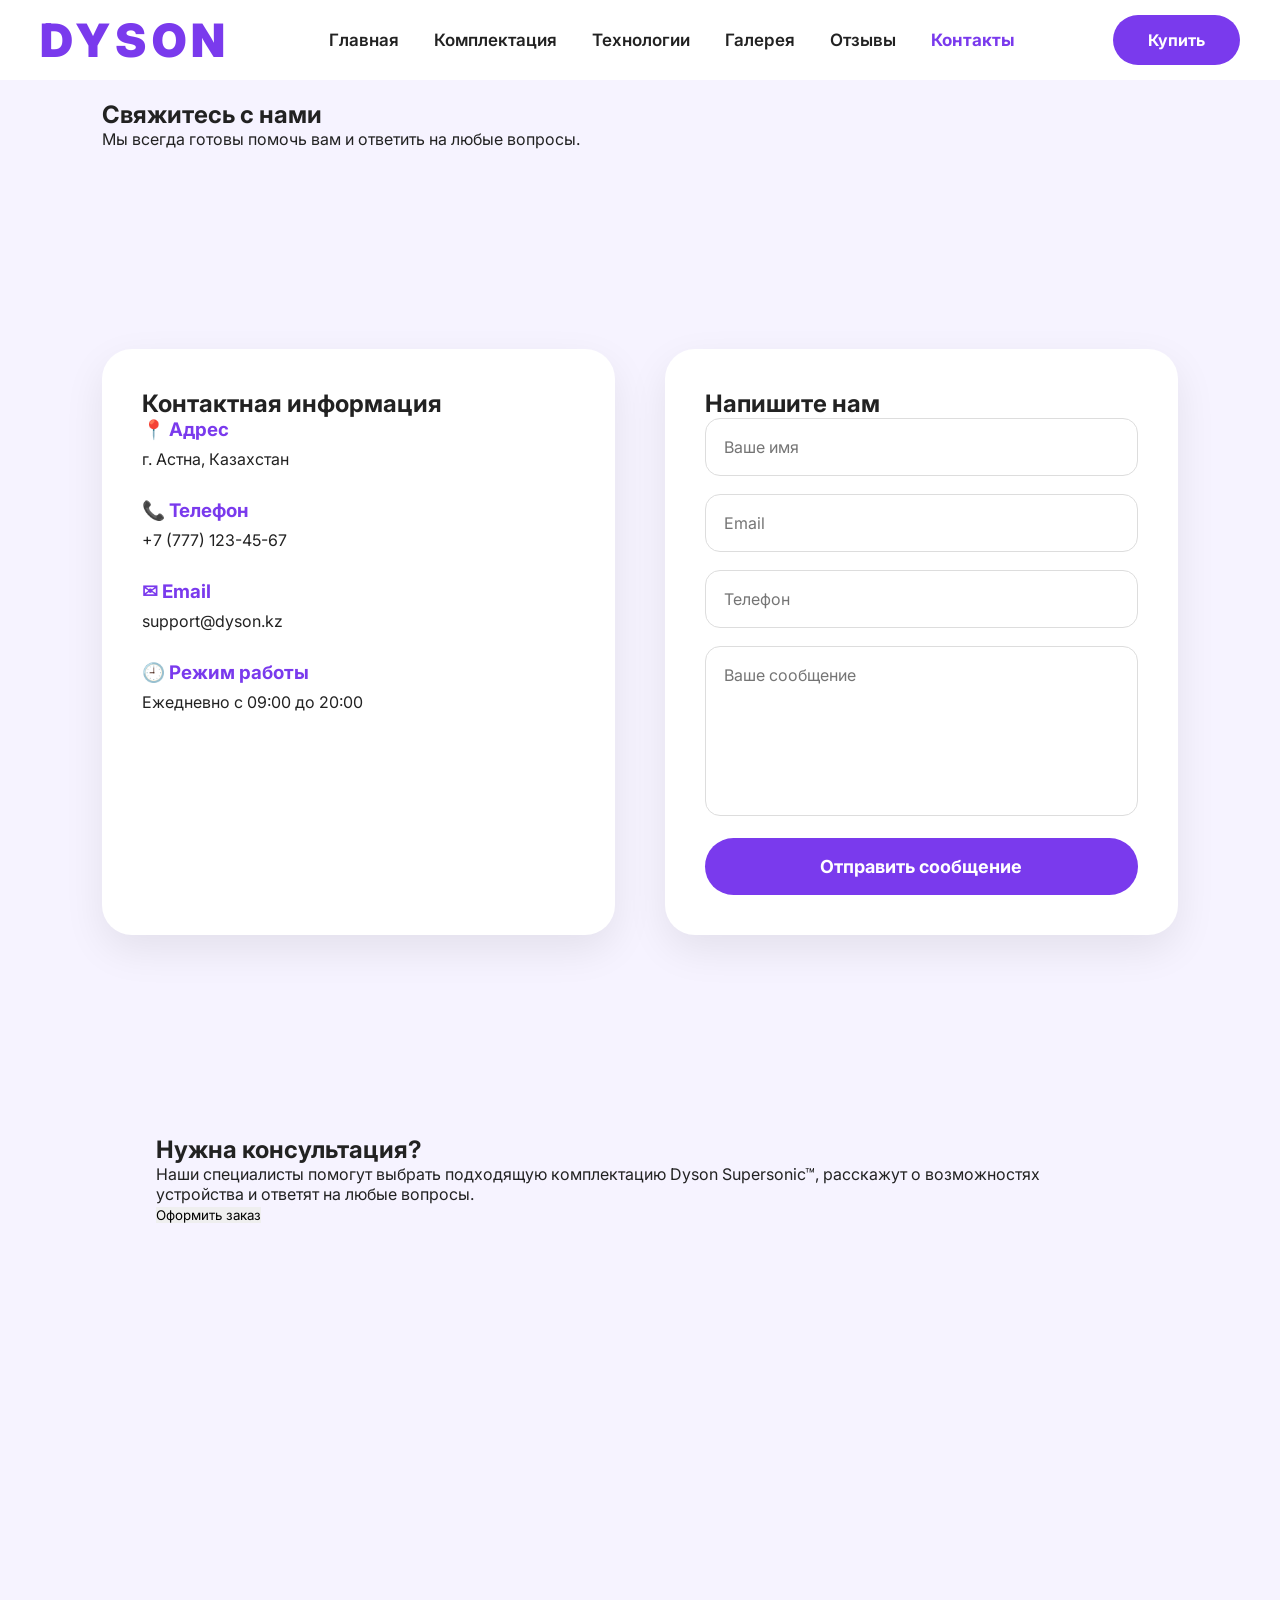
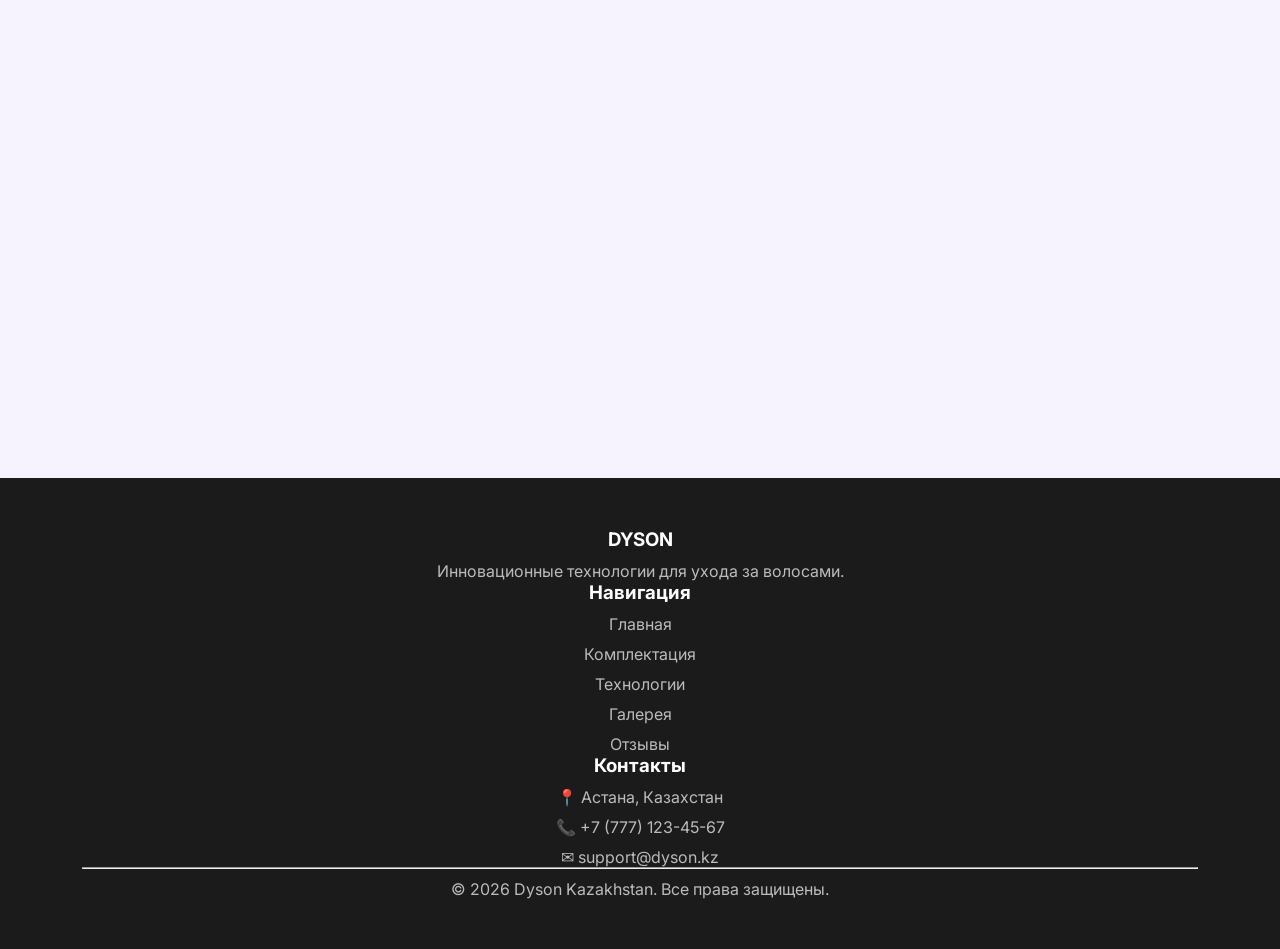
==== commit f03e655d: "Update contacts.html" ====
--- a/contacts.html
+++ b/contacts.html
@@ -89,7 +89,7 @@
 
 <p>
 
-г. Алматы, Казахстан
+г. Астна, Казахстан
 
 </p>
 
@@ -256,7 +256,7 @@
 
 </h3>
 
-<p>📍 Алматы, Казахстан</p>
+<p>📍 Астана, Казахстан</p>
 
 <p>📞 +7 (777) 123-45-67</p>
 
--- a/style.css
+++ b/style.css
@@ -1,1551 +1,805 @@
-/* ===================================
-   DYSON SUPSERSONIC
-   STYLE.CSS
-=================================== */
-
-@import url('https://fonts.googleapis.com/css2?family=Inter:wght@300;400;500;600;700;800;900&display=swap');
+/* ===========================
+   RESET
+=========================== */
 
 *{
-margin:0;
-padding:0;
-box-sizing:border-box;
-scroll-behavior:smooth;
+    margin:0;
+    padding:0;
+    box-sizing:border-box;
+}
+
+html{
+    scroll-behavior:smooth;
 }
 
 body{
-
-font-family:'Inter',sans-serif;
-background:#faf8ff;
-color:#222;
-overflow-x:hidden;
-
-}
-
-/* ==========================
-SCROLLBAR
-========================== */
-
-::-webkit-scrollbar{
-
-width:10px;
-
-}
-
-::-webkit-scrollbar-thumb{
-
-background:#7c3aed;
-border-radius:20px;
-
-}
-
-/* ==========================
-BACKGROUND
-========================== */
-
-body::before{
-
-content:"";
-
-position:fixed;
-
-left:0;
-top:0;
-
-width:100%;
-height:100%;
-
-background:
-linear-gradient(90deg,
-transparent 0%,
-rgba(124,58,237,.04) 50%,
-transparent 100%);
-
-background-size:250px 250px;
-
-pointer-events:none;
-
-z-index:-1;
-
-}
-
-/* ==========================
-HEADER
-========================== */
+    font-family:"Inter",sans-serif;
+    background:#f6f3ff;
+    color:#222;
+    overflow-x:hidden;
+}
+
+img{
+    display:block;
+    max-width:100%;
+}
+
+a{
+    text-decoration:none;
+    color:inherit;
+}
+
+button{
+    border:none;
+    outline:none;
+    cursor:pointer;
+    font-family:inherit;
+}
+
+/* ===========================
+   CONTAINER
+=========================== */
+
+.container{
+    width:90%;
+    max-width:1200px;
+    margin:auto;
+}
+
+/* ===========================
+   HEADER
+=========================== */
 
 header{
-
-position:fixed;
-
-top:0;
-left:0;
-
-width:100%;
-
-height:82px;
-
-display:flex;
-
-align-items:center;
-
-justify-content:space-between;
-
-padding:0 8%;
-
-background:rgba(255,255,255,.82);
-
-backdrop-filter:blur(22px);
-
-border-bottom:1px solid rgba(255,255,255,.7);
-
-z-index:9999;
-
-transition:.35s;
-
-}
-
-.logo{
-
-font-size:42px;
-
-font-weight:900;
-
-letter-spacing:7px;
-
-color:#7c3aed;
-
-user-select:none;
-
-}
-
-nav{
-
-display:flex;
-
-gap:42px;
-
-align-items:center;
-
-}
-
-nav a{
-
-text-decoration:none;
-
-font-size:17px;
-
-font-weight:600;
-
-color:#333;
-
-transition:.3s;
-
-position:relative;
-
-}
-
-nav a:hover{
-
-color:#7c3aed;
-
-}
-
-nav a::after{
-
-content:"";
-
-position:absolute;
-
-left:0;
-bottom:-7px;
-
-width:0;
-height:2px;
-
-background:#7c3aed;
-
-transition:.35s;
-
-}
-
-nav a:hover::after{
-
-width:100%;
-
-}
-
-/* ==========================
-BUTTON
-========================== */
-
-.buy{
-
-padding:15px 38px;
-
-border-radius:50px;
-
-text-decoration:none;
-
-font-weight:700;
-
-color:white;
-
-background:linear-gradient(135deg,#8b5cf6,#6d28d9);
-
-box-shadow:0 18px 40px rgba(124,58,237,.28);
-
-transition:.35s;
-
-}
-
-.buy:hover{
-
-transform:translateY(-5px);
-
-box-shadow:0 24px 55px rgba(124,58,237,.35);
-
-}
-
-/* ==========================
-BURGER
-========================== */
-
-.menu-btn{
-
-display:none;
-
-font-size:42px;
-
-color:#7c3aed;
-
-cursor:pointer;
-
-user-select:none;
-
-z-index:10000;
-
-transition:.3s;
-
-}
-
-.menu-btn:hover{
-
-transform:scale(1.1);
-
-}
-/*=========================
-HERO
-=========================*/
-
-.hero{
-
-min-height:100vh;
-
-display:flex;
-
-align-items:center;
-
-justify-content:space-between;
-
-padding:150px 8% 100px;
-
-gap:70px;
-
-}
-
-.hero-text{
-
-flex:1;
-
-}
-
-.mini{
-
-display:inline-block;
-
-padding:14px 34px;
-
-border-radius:50px;
-
-background:rgba(139,92,246,.12);
-
-color:#7c3aed;
-
-font-weight:700;
-
-margin-bottom:30px;
-
-}
-
-.hero h1{
-
-font-size:82px;
-
-font-weight:900;
-
-line-height:1;
-
-margin-bottom:30px;
-
-}
-
-.hero h1 span{
-
-color:#7c3aed;
-
-}
-
-.hero p{
-
-font-size:23px;
-
-line-height:1.8;
-
-color:#666;
-
-margin-bottom:40px;
-
-max-width:700px;
-
-}
-
-.price{
-
-font-size:68px;
-
-font-weight:900;
-
-color:#7c3aed;
-
-margin-bottom:40px;
-
-}
-
-.hero-buttons{
-
-display:flex;
-
-gap:25px;
-
-flex-wrap:wrap;
-
-}
-
-.hero-buttons a{
-
-padding:18px 45px;
-
-border-radius:60px;
-
-text-decoration:none;
-
-font-size:18px;
-
-font-weight:700;
-
-transition:.35s;
-
-}
-
-.btn-main{
-
-background:linear-gradient(135deg,#8b5cf6,#6d28d9);
-
-color:white;
-
-box-shadow:0 18px 40px rgba(124,58,237,.25);
-
-}
-
-.btn-main:hover{
-
-transform:translateY(-5px);
-
-}
-
-.btn-white{
-
-background:white;
-
-color:#333;
-
-box-shadow:0 15px 30px rgba(0,0,0,.08);
-
-}
-
-.btn-white:hover{
-
-transform:translateY(-5px);
-
-}
-
-.hero-image{
-
-flex:1;
-
-display:flex;
-
-justify-content:center;
-
-}
-
-.hero-image img{
-
-width:100%;
-
-max-width:550px;
-
-border-radius:35px;
-
-background:white;
-
-padding:30px;
-
-box-shadow:0 35px 70px rgba(0,0,0,.08);
-
-transition:.45s;
-
-}
-
-.hero-image img:hover{
-
-transform:translateY(-12px) scale(1.02);
-
-}
-
-/*=========================
-STATS
-=========================*/
-
-.stats{
-
-display:grid;
-
-grid-template-columns:repeat(4,1fr);
-
-gap:30px;
-
-padding:0 8% 100px;
-
-}
-
-.stats div{
-
-background:white;
-
-padding:45px;
-
-border-radius:30px;
-
-text-align:center;
-
-box-shadow:0 20px 50px rgba(0,0,0,.06);
-
-transition:.35s;
-
-}
-
-.stats div:hover{
-
-transform:translateY(-10px);
-
-}
-
-.stats h2{
-
-font-size:60px;
-
-color:#7c3aed;
-
-margin-bottom:15px;
-
-}
-
-.stats p{
-
-font-size:19px;
-
-color:#666;
-
-line-height:1.6;
-
-}
-/*=========================
-FEATURES
-=========================*/
-
-.features{
-
-padding:110px 8%;
-
-}
-
-.section-title{
-
-text-align:center;
-
-margin-bottom:70px;
-
-}
-
-.section-title h2{
-
-font-size:62px;
-
-font-weight:800;
-
-margin-bottom:20px;
-
-}
-
-.section-title p{
-
-font-size:20px;
-
-color:#666;
-
-max-width:700px;
-
-margin:auto;
-
-line-height:1.8;
-
-}
-
-.features-grid{
-
-display:grid;
-
-grid-template-columns:repeat(3,1fr);
-
-gap:35px;
-
-}
-
-.feature{
-
-background:white;
-
-border-radius:35px;
-
-padding:45px;
-
-box-shadow:0 20px 50px rgba(0,0,0,.06);
-
-transition:.35s;
-
-overflow:hidden;
-
-position:relative;
-
-}
-
-.feature::before{
-
-content:"";
-
-position:absolute;
-
-left:-100px;
-top:-100px;
-
-width:220px;
-height:220px;
-
-background:rgba(124,58,237,.08);
-
-border-radius:50%;
-
-transition:.4s;
-
-}
-
-.feature:hover::before{
-
-transform:scale(1.6);
-
-}
-
-.feature:hover{
-
-transform:translateY(-10px);
-
-}
-
-.feature img{
-
-width:90px;
-
-margin-bottom:30px;
-
-position:relative;
-
-z-index:2;
-
-}
-
-.feature h3{
-
-font-size:30px;
-
-margin-bottom:20px;
-
-position:relative;
-
-z-index:2;
-
-}
-
-.feature p{
-
-font-size:18px;
-
-line-height:1.8;
-
-color:#666;
-
-position:relative;
-
-z-index:2;
-
-}
-
-/*=========================
-ABOUT
-=========================*/
-
-.about{
-
-display:flex;
-
-align-items:center;
-
-justify-content:space-between;
-
-gap:90px;
-
-padding:110px 8%;
-
-}
-
-.about-image{
-
-flex:1;
-
-}
-
-.about-image img{
-
-width:100%;
-
-max-width:520px;
-
-display:block;
-
-margin:auto;
-
-border-radius:35px;
-
-box-shadow:0 25px 60px rgba(0,0,0,.08);
-
-}
-
-.about-text{
-
-flex:1;
-
-}
-
-.about-text h2{
-
-font-size:62px;
-
-margin-bottom:30px;
-
-}
-
-.about-text p{
-
-font-size:20px;
-
-line-height:2;
-
-color:#666;
-
-margin-bottom:25px;
-
-}
-
-.about-list{
-
-display:flex;
-
-flex-direction:column;
-
-gap:18px;
-
-margin-top:25px;
-
-}
-
-.about-list div{
-
-display:flex;
-
-align-items:center;
-
-gap:15px;
-
-font-size:19px;
-
-font-weight:600;
-
-}
-
-.about-list span{
-
-width:42px;
-
-height:42px;
-
-border-radius:50%;
-
-background:#7c3aed;
-
-display:flex;
-
-align-items:center;
-
-justify-content:center;
-
-color:white;
-
-font-weight:bold;
-
-}
-/*=========================
-GALLERY
-=========================*/
-
-.gallery{
-
-padding:120px 8%;
-
-}
-
-.gallery-grid{
-
-display:grid;
-
-grid-template-columns:repeat(3,1fr);
-
-gap:30px;
-
-}
-
-.gallery-grid img{
-
-width:100%;
-
-height:380px;
-
-object-fit:cover;
-
-border-radius:30px;
-
-cursor:pointer;
-
-transition:.4s;
-
-box-shadow:0 20px 45px rgba(0,0,0,.08);
-
-}
-
-.gallery-grid img:hover{
-
-transform:scale(1.04);
-
-box-shadow:0 35px 70px rgba(124,58,237,.2);
-
-}
-
-/*=========================
-REVIEWS
-=========================*/
-
-.reviews{
-
-padding:120px 8%;
-
-background:#f7f4ff;
-
-}
-
-.review-grid{
-
-display:grid;
-
-grid-template-columns:repeat(3,1fr);
-
-gap:35px;
-
-}
-
-.review{
-
-background:white;
-
-padding:40px;
-
-border-radius:30px;
-
-box-shadow:0 20px 50px rgba(0,0,0,.08);
-
-transition:.35s;
-
-text-align:center;
-
-}
-
-.review:hover{
-
-transform:translateY(-10px);
-
-}
-
-.review img{
-
-width:90px;
-
-height:90px;
-
-border-radius:50%;
-
-object-fit:cover;
-
-margin-bottom:20px;
-
-border:4px solid #ede9fe;
-
-}
-
-.review h3{
-
-font-size:24px;
-
-margin-bottom:10px;
-
-}
-
-.stars{
-
-display:flex;
-
-justify-content:center;
-
-gap:6px;
-
-margin:15px 0;
-
-}
-
-.stars span{
-
-color:#f6b100;
-
-font-size:24px;
-
-}
-
-.review p{
-
-font-size:17px;
-
-line-height:1.8;
-
-color:#666;
-
-}
-
-/*=========================
-BUY BLOCK
-=========================*/
-
-.buy-section{
-
-padding:120px 8%;
-
-}
-
-.buy-card{
-
-background:linear-gradient(135deg,#8b5cf6,#6d28d9);
-
-color:white;
-
-border-radius:40px;
-
-padding:80px;
-
-text-align:center;
-
-}
-
-.buy-card h2{
-
-font-size:58px;
-
-margin-bottom:25px;
-
-}
-
-.buy-card p{
-
-font-size:22px;
-
-line-height:1.8;
-
-opacity:.95;
-
-margin-bottom:35px;
-
-}
-
-.buy-card a{
-
-display:inline-block;
-
-padding:18px 45px;
-
-border-radius:50px;
-
-background:white;
-
-color:#7c3aed;
-
-font-weight:700;
-
-text-decoration:none;
-
-transition:.35s;
-
-}
-
-.buy-card a:hover{
-
-transform:translateY(-5px);
-
-}
-
-/*=========================
-FOOTER
-=========================*/
-
-footer{
-
-padding:60px 8%;
-
-text-align:center;
-
-font-size:17px;
-
-color:#777;
-
-border-top:1px solid #eee;
-
-margin-top:100px;
-
-}
-/*=========================
-MOBILE
-=========================*/
-
-@media (max-width:900px){
-
-header{
-
-height:70px;
-
-padding:0 20px;
-
-}
-
-.logo{
-
-font-size:28px;
-
-letter-spacing:3px;
-
-}
-
-.buy{
-
-display:none;
-
-}
-
-.menu-btn{
-
-display:block;
-
-font-size:38px;
-
-cursor:pointer;
-
-color:#7c3aed;
-
-z-index:10001;
-
-}
-
-#navMenu{
-
-position:fixed;
-
-top:0;
-
-right:-100%;
-
-width:280px;
-
-height:100vh;
-
-background:#fff;
-
-display:flex;
-
-flex-direction:column;
-
-justify-content:center;
-
-align-items:center;
-
-gap:28px;
-
-transition:.35s;
-
-box-shadow:-15px 0 45px rgba(0,0,0,.15);
-
-z-index:10000;
-
-}
-
-#navMenu.active{
-
-right:0;
-
-}
-
-#navMenu a{
-
-font-size:22px;
-
-font-weight:600;
-
-color:#222;
-
-text-decoration:none;
-
-}
-
-/* HERO */
-
-.hero{
-
-padding:110px 25px 50px;
-
-flex-direction:column-reverse;
-
-text-align:center;
-
-gap:35px;
-
-}
-
-.hero h1{
-
-font-size:48px;
-
-}
-
-.hero p{
-
-font-size:18px;
-
-}
-
-.hero-image img{
-
-max-width:280px;
-
-}
-
-.price{
-
-font-size:46px;
-
-}
-
-.hero-buttons{
-
-flex-direction:column;
-
-}
-
-.hero-buttons a{
-
-width:100%;
-
-}
-
-/* STATS */
-
-.stats{
-
-grid-template-columns:1fr;
-
-padding:0 20px 60px;
-
-}
-
-/* FEATURES */
-
-.features{
-
-padding:70px 20px;
-
-}
-
-.features-grid{
-
-grid-template-columns:1fr;
-
-}
-
-/* ABOUT */
-
-.about{
-
-flex-direction:column;
-
-padding:70px 20px;
-
-text-align:center;
-
-}
-
-.about-text h2{
-
-font-size:42px;
-
-}
-
-.about-image img{
-
-max-width:280px;
-
-}
-
-/* GALLERY */
-
-.gallery{
-
-padding:70px 20px;
-
-}
-
-.gallery-grid{
-
-grid-template-columns:1fr;
-
-}
-
-.gallery-grid img{
-
-height:260px;
-
-}
-
-/* REVIEWS */
-
-.reviews{
-
-padding:70px 20px;
-
-}
-
-.review-grid{
-
-grid-template-columns:1fr;
-
-}
-
-/* BUY */
-
-.buy-section{
-
-padding:70px 20px;
-
-}
-
-.buy-card{
-
-padding:45px 25px;
-
-}
-
-.buy-card h2{
-
-font-size:38px;
-
-}
-
-.buy-card p{
-
-font-size:18px;
-
-}
-
-footer{
-
-padding:40px 20px;
-
-}
-
-}
-/*=========================
-ANIMATIONS
-=========================*/
-
-.fade{
-
-opacity:0;
-
-transform:translateY(60px);
-
-transition:1s ease;
-
-}
-
-.fade.show{
-
-opacity:1;
-
-transform:translateY(0);
-
-}
-
-@keyframes float{
-
-0%{
-
-transform:translateY(0);
-
-}
-
-50%{
-
-transform:translateY(-18px);
-
-}
-
-100%{
-
-transform:translateY(0);
-
-}
-
-}
-
-.hero-image img{
-
-animation:float 6s ease-in-out infinite;
-
-}
-
-/*=========================
-HOVER
-=========================*/
-
-.feature,
-.review,
-.stats div,
-.gallery-grid img,
-.buy-card,
-.about-image img{
-
-transition:.35s;
-
-}
-
-.feature:hover,
-.review:hover,
-.stats div:hover,
-.buy-card:hover{
-
-transform:translateY(-10px);
-
-}
-
-.gallery-grid img:hover{
-
-transform:scale(1.04);
-
-}
-
-.about-image img:hover{
-
-transform:scale(1.03);
-
-}
-
-/*=========================
-INPUTS
-=========================*/
-
-input,
-textarea{
-
-width:100%;
-
-padding:18px;
-
-margin-top:12px;
-
-margin-bottom:20px;
-
-border:none;
-
-border-radius:18px;
-
-background:#f3f3f8;
-
-font-size:17px;
-
-outline:none;
-
-transition:.3s;
-
-}
-
-input:focus,
-textarea:focus{
-
-background:white;
-
-box-shadow:0 0 0 3px rgba(124,58,237,.15);
-
-}
-
-textarea{
-
-resize:none;
-
-min-height:170px;
-
-}
-
-/*=========================
-BUTTONS
-=========================*/
-
-button{
-
-cursor:pointer;
-
-border:none;
-
-transition:.3s;
-
-}
-
-button:hover{
-
-transform:translateY(-4px);
-
-}
-
-/*=========================
-SELECTION
-=========================*/
-
-::selection{
-
-background:#7c3aed;
-
-color:white;
-
-}
-
-/*=========================
-LOADER
-=========================*/
-
-.loading{
-
-opacity:0;
-
-animation:pageLoad .7s forwards;
-
-}
-
-@keyframes pageLoad{
-
-from{
-
-opacity:0;
-
-transform:translateY(25px);
-
-}
-
-to{
-
-opacity:1;
-
-transform:translateY(0);
-
-}
-
-}
-
-/*=========================
-END
-=========================*/
-/* ==========================
-TECHNOLOGY
-========================== */
-
-.tech-section{
-    max-width:1200px;
-    margin:80px auto;
-    padding:0 40px;
+    position:fixed;
+    top:0;
+    left:0;
+    width:100%;
+    height:80px;
+
+    background:rgba(255,255,255,.96);
+
+    backdrop-filter:blur(10px);
+
     display:flex;
     align-items:center;
+    justify-content:space-between;
+
+    padding:0 40px;
+
+    z-index:9999;
+
+    transition:.3s;
+}
+
+.logo{
+    font-size:46px;
+    font-weight:900;
+    letter-spacing:5px;
+    color:#7a3aed;
+}
+
+/* ===========================
+   MENU
+=========================== */
+
+nav{
+    display:flex;
+    gap:35px;
+}
+
+nav a{
+
+    font-size:17px;
+
+    font-weight:600;
+
+    transition:.3s;
+
+}
+
+nav a:hover{
+
+    color:#7a3aed;
+
+}
+
+.buy{
+
+    background:#7a3aed;
+
+    color:white;
+
+    padding:15px 35px;
+
+    border-radius:50px;
+
+    font-weight:700;
+
+    transition:.3s;
+
+}
+
+.buy:hover{
+
+    transform:translateY(-2px);
+
+    box-shadow:0 12px 25px rgba(122,58,237,.35);
+
+}
+
+/* ===========================
+   BURGER
+=========================== */
+
+.menu-btn{
+
+    display:none;
+
+    font-size:38px;
+
+    color:#7a3aed;
+
+    cursor:pointer;
+
+}
+/* ===========================
+   HERO
+=========================== */
+
+.hero{
+
+    min-height:100vh;
+
+    display:flex;
+
+    align-items:center;
+
+    justify-content:space-between;
+
     gap:60px;
-}
-
-.tech-section.reverse{
+
+    padding:150px 8% 80px;
+
+}
+
+.hero-text{
+
+    flex:1;
+
+}
+
+.hero-text h1{
+
+    font-size:64px;
+
+    line-height:1.1;
+
+    margin-bottom:25px;
+
+}
+
+.hero-text p{
+
+    font-size:22px;
+
+    color:#666;
+
+    line-height:1.7;
+
+    margin-bottom:35px;
+
+}
+
+.hero-image{
+
+    flex:1;
+
+    display:flex;
+
+    justify-content:center;
+
+}
+
+.hero-image img{
+
+    width:100%;
+
+    max-width:520px;
+
+    border-radius:35px;
+
+    box-shadow:0 20px 50px rgba(0,0,0,.15);
+
+}
+
+/* ===========================
+   SECTION
+=========================== */
+
+section{
+
+    padding:100px 8%;
+
+}
+
+.section-title{
+
+    text-align:center;
+
+    margin-bottom:70px;
+
+}
+
+.section-title h2{
+
+    font-size:56px;
+
+    margin-bottom:20px;
+
+}
+
+.section-title p{
+
+    color:#666;
+
+    font-size:22px;
+
+    max-width:700px;
+
+    margin:auto;
+
+    line-height:1.7;
+
+}
+
+/* ===========================
+   GRID
+=========================== */
+
+.grid{
+
+    display:grid;
+
+    grid-template-columns:repeat(auto-fit,minmax(320px,1fr));
+
+    gap:35px;
+
+}
+/* ===========================
+   CARDS
+=========================== */
+
+.card{
+
+    background:#fff;
+
+    border-radius:30px;
+
+    padding:35px;
+
+    text-align:center;
+
+    box-shadow:0 15px 40px rgba(0,0,0,.08);
+
+    transition:.35s;
+
+}
+
+.card:hover{
+
+    transform:translateY(-10px);
+
+    box-shadow:0 25px 55px rgba(0,0,0,.12);
+
+}
+
+.card img{
+
+    width:100%;
+
+    height:260px;
+
+    object-fit:contain;
+
+    margin-bottom:25px;
+
+}
+
+.card h3{
+
+    font-size:30px;
+
+    margin-bottom:15px;
+
+}
+
+.card p{
+
+    color:#666;
+
+    line-height:1.7;
+
+    font-size:18px;
+
+}
+
+/* ===========================
+   GALLERY
+=========================== */
+
+.gallery{
+
+    display:grid;
+
+    grid-template-columns:repeat(auto-fit,minmax(320px,1fr));
+
+    gap:30px;
+
+}
+
+.gallery img{
+
+    width:100%;
+
+    height:350px;
+
+    object-fit:cover;
+
+    border-radius:30px;
+
+    transition:.35s;
+
+    box-shadow:0 12px 30px rgba(0,0,0,.12);
+
+}
+
+.gallery img:hover{
+
+    transform:scale(1.03);
+
+}
+
+/* ===========================
+   TECHNOLOGY
+=========================== */
+
+.tech{
+
+    display:flex;
+
+    align-items:center;
+
+    gap:60px;
+
+    margin-bottom:100px;
+
+}
+
+.tech:nth-child(even){
+
     flex-direction:row-reverse;
-}
-
-.tech-image{
+
+}
+
+.tech img{
+
+    width:100%;
+
+    max-width:500px;
+
+    border-radius:30px;
+
+    box-shadow:0 15px 35px rgba(0,0,0,.12);
+
+}
+
+.tech-text{
+
     flex:1;
-    display:flex;
-    justify-content:center;
-}
-
-.tech-image img{
+
+}
+
+.tech-text h2{
+
+    font-size:48px;
+
+    margin-bottom:20px;
+
+}
+
+.tech-text p{
+
+    font-size:20px;
+
+    color:#666;
+
+    line-height:1.8;
+
+}
+/* ===========================
+   REVIEWS
+=========================== */
+
+.reviews{
+
+    display:grid;
+
+    grid-template-columns:repeat(auto-fit,minmax(320px,1fr));
+
+    gap:35px;
+
+}
+
+.review{
+
+    background:#fff;
+
+    border-radius:30px;
+
+    padding:35px;
+
+    text-align:center;
+
+    box-shadow:0 15px 40px rgba(0,0,0,.08);
+
+    transition:.35s;
+
+}
+
+.review:hover{
+
+    transform:translateY(-8px);
+
+}
+
+.review img{
+
+    width:120px;
+
+    height:120px;
+
+    border-radius:50%;
+
+    object-fit:cover;
+
+    margin:0 auto 20px;
+
+    border:5px solid #7a3aed22;
+
+}
+
+.review h3{
+
+    font-size:26px;
+
+    margin-bottom:10px;
+
+}
+
+.review p{
+
+    color:#666;
+
+    line-height:1.8;
+
+    margin-top:15px;
+
+}
+
+.stars{
+
+    color:#f7b500;
+
+    font-size:24px;
+
+    letter-spacing:4px;
+
+}
+
+/* ===========================
+   CONTACT
+=========================== */
+
+.contact-wrapper{
+
+    display:grid;
+
+    grid-template-columns:1fr 1fr;
+
+    gap:50px;
+
+}
+
+.contact-info,
+.contact-form{
+
+    background:#fff;
+
+    border-radius:30px;
+
+    padding:40px;
+
+    box-shadow:0 15px 40px rgba(0,0,0,.08);
+
+}
+
+.contact-item{
+
+    margin-bottom:30px;
+
+}
+
+.contact-item h3{
+
+    margin-bottom:8px;
+
+    color:#7a3aed;
+
+}
+
+.contact-form input,
+.contact-form textarea{
+
     width:100%;
-    max-width:420px;
-    height:320px;
-    object-fit:cover;
-    border-radius:25px;
-    box-shadow:0 20px 40px rgba(0,0,0,.1);
-}
-
-.tech-text{
-    flex:1;
+
+    padding:18px;
+
+    margin-bottom:18px;
+
+    border:1px solid #ddd;
+
+    border-radius:15px;
+
+    font-size:16px;
+
+    font-family:inherit;
+
+}
+
+.contact-form textarea{
+
+    resize:none;
+
+    height:170px;
+
+}
+
+.contact-form button{
+
+    width:100%;
+
+    padding:18px;
+
+    border-radius:50px;
+
+    background:#7a3aed;
+
+    color:#fff;
+
+    font-size:18px;
+
+    font-weight:700;
+
+}
+
+/* ===========================
+   FOOTER
+=========================== */
+
+footer{
+
+    background:#1b1b1b;
+
+    color:#fff;
+
+    text-align:center;
+
+    padding:50px 20px;
+
+    margin-top:100px;
+
+}
+
+footer p{
+
+    color:#bbb;
+
+    margin-top:10px;
+
+}
+/* ===========================
+   MOBILE
+=========================== */
+
+@media (max-width:900px){
+
+header{
+
+    height:70px;
+
+    padding:0 20px;
+
+}
+
+.logo{
+
+    font-size:30px;
+
+    letter-spacing:2px;
+
+}
+
+.buy{
+
+    display:none;
+
+}
+
+.menu-btn{
+
+    display:block;
+
+    z-index:10001;
+
+}
+
+nav{
+
+    position:fixed;
+
+    top:70px;
+
+    right:-100%;
+
+    width:270px;
+
+    height:calc(100vh - 70px);
+
+    background:#fff;
+
+    flex-direction:column;
+
+    justify-content:flex-start;
+
+    align-items:center;
+
+    gap:30px;
+
+    padding-top:40px;
+
+    transition:.35s;
+
+    box-shadow:-5px 0 25px rgba(0,0,0,.15);
+
+}
+
+nav.active{
+
+    right:0;
+
+}
+
+.hero{
+
+    flex-direction:column-reverse;
+
+    text-align:center;
+
+    padding:120px 20px 60px;
+
+}
+
+.hero-text h1{
+
+    font-size:42px;
+
+}
+
+.hero-text p{
+
+    font-size:18px;
+
+}
+
+.hero-image img{
+
+    max-width:320px;
+
+}
+
+section{
+
+    padding:70px 20px;
+
+}
+
+.section-title h2{
+
+    font-size:38px;
+
+}
+
+.section-title p{
+
+    font-size:17px;
+
+}
+
+.grid{
+
+    grid-template-columns:1fr;
+
+}
+
+.gallery{
+
+    grid-template-columns:1fr;
+
+}
+
+.gallery img{
+
+    height:250px;
+
+}
+
+.tech{
+
+    flex-direction:column !important;
+
+    text-align:center;
+
+}
+
+.tech img{
+
+    max-width:320px;
+
 }
 
 .tech-text h2{
-    font-size:42px;
-    margin-bottom:20px;
+
+    font-size:34px;
+
 }
 
 .tech-text p{
-    font-size:18px;
-    line-height:1.8;
-    color:#666;
-}
-
-/* ==========================
-REVIEWS
-========================== */
+
+    font-size:17px;
+
+}
 
 .reviews{
-    max-width:1200px;
-    margin:80px auto;
-    padding:0 40px;
-    display:grid;
-    grid-template-columns:repeat(3,1fr);
-    gap:35px;
+
+    grid-template-columns:1fr;
+
 }
 
 .review{
-    background:#fff;
-    border-radius:25px;
-    padding:35px;
-    text-align:center;
-    box-shadow:0 15px 40px rgba(0,0,0,.08);
+
+    padding:25px;
+
 }
 
 .review img{
-    width:120px;
-    height:120px;
-    border-radius:50%;
-    object-fit:cover;
-    display:block;
-    margin:0 auto 20px;
-}
-
-.review h3{
-    margin-bottom:10px;
-    font-size:24px;
-}
-
-.review p{
-    color:#666;
-    line-height:1.8;
-}
-
-.stars{
-    color:#f5b301;
-    font-size:22px;
-    margin:15px 0;
-    letter-spacing:3px;
-}
-
-.rating{
-    text-align:center;
-    padding:80px 20px;
-}
-
-.rating h1{
-    font-size:72px;
-    color:#7c3aed;
-}
-
-.rating p{
-    font-size:20px;
-    color:#666;
-}
-
-/* ==========================
-MOBILE
-========================== */
-
-@media(max-width:900px){
-
-    .tech-section,
-    .tech-section.reverse{
-        flex-direction:column;
-        text-align:center;
-        padding:0 20px;
-    }
-
-    .tech-image img{
-        max-width:280px;
-        height:220px;
-    }
-
-    .reviews{
-        grid-template-columns:1fr;
-        padding:0 20px;
-    }
-
-    .review img{
-        width:100px;
-        height:100px;
-    }
-
-}+
+    width:90px;
+
+    height:90px;
+
+}
+
+.contact-wrapper{
+
+    grid-template-columns:1fr;
+
+}
+
+footer{
+
+    margin-top:60px;
+
+}
+
+}
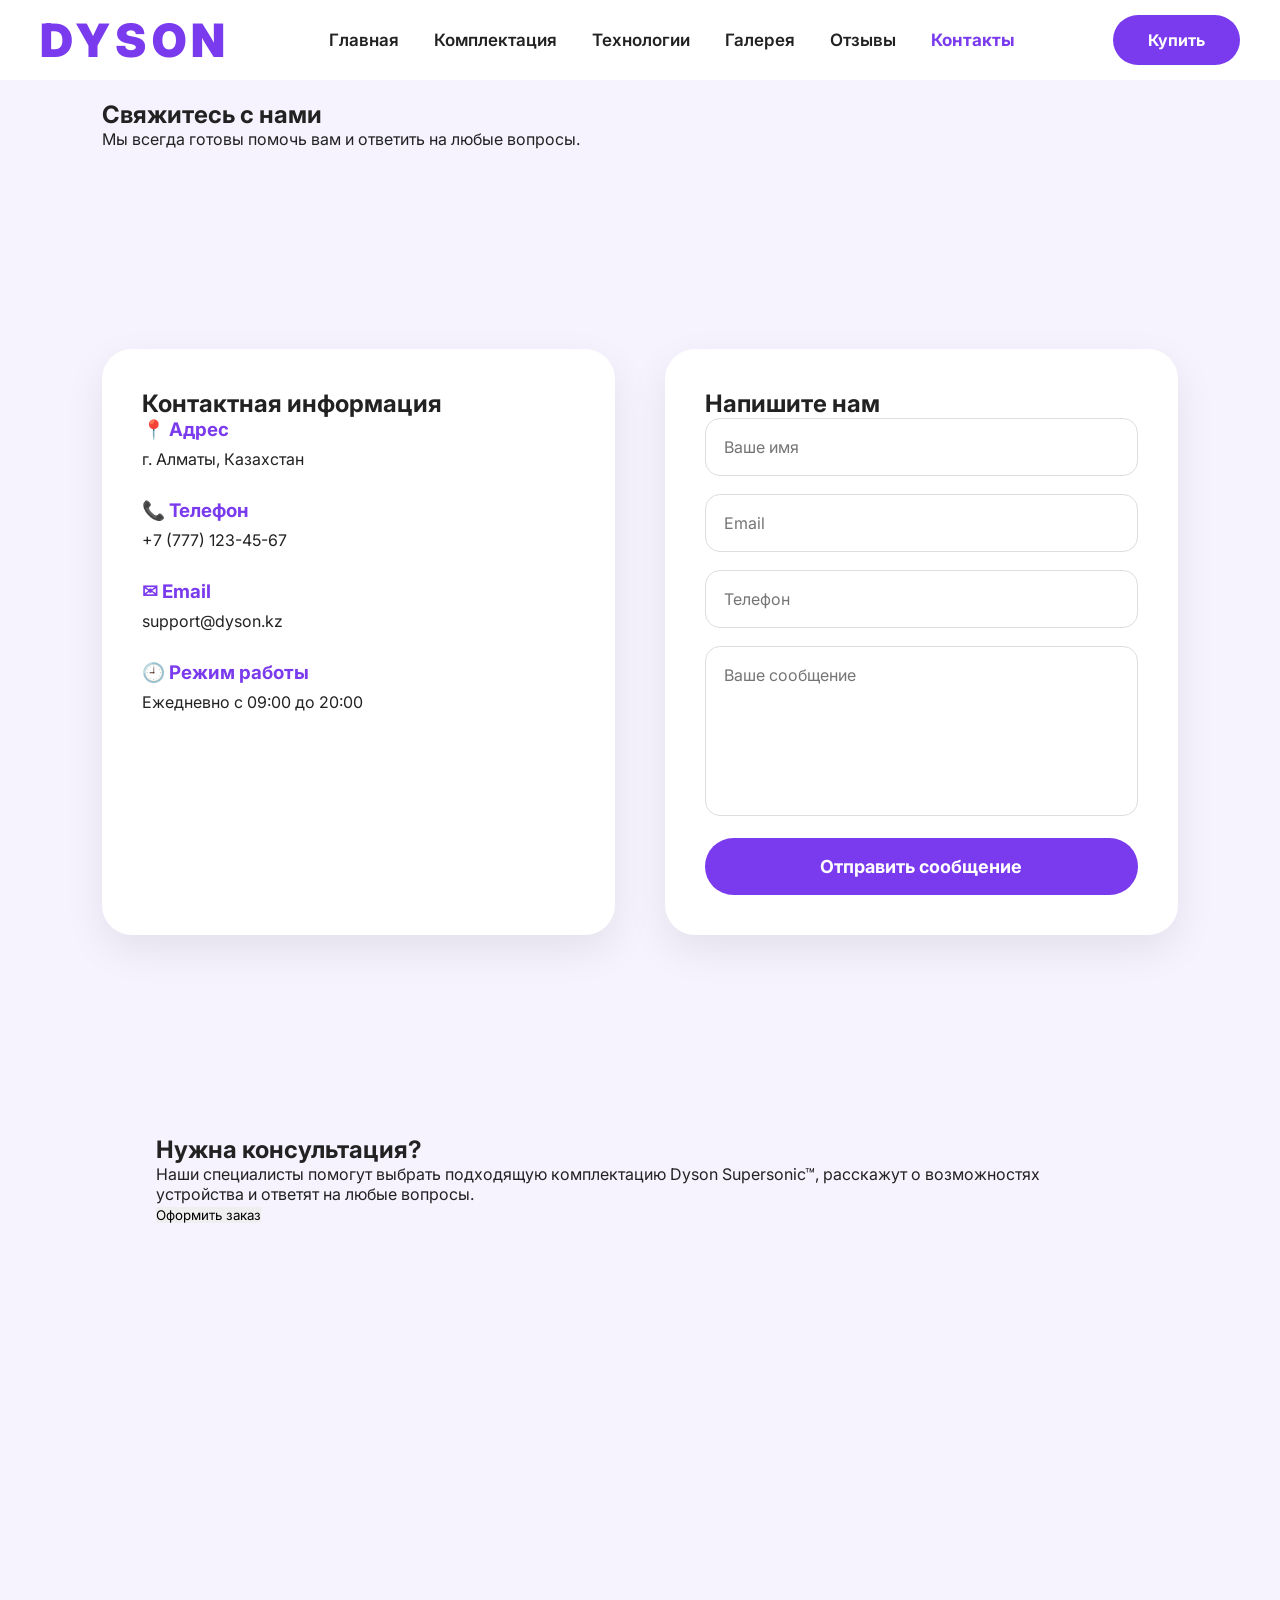
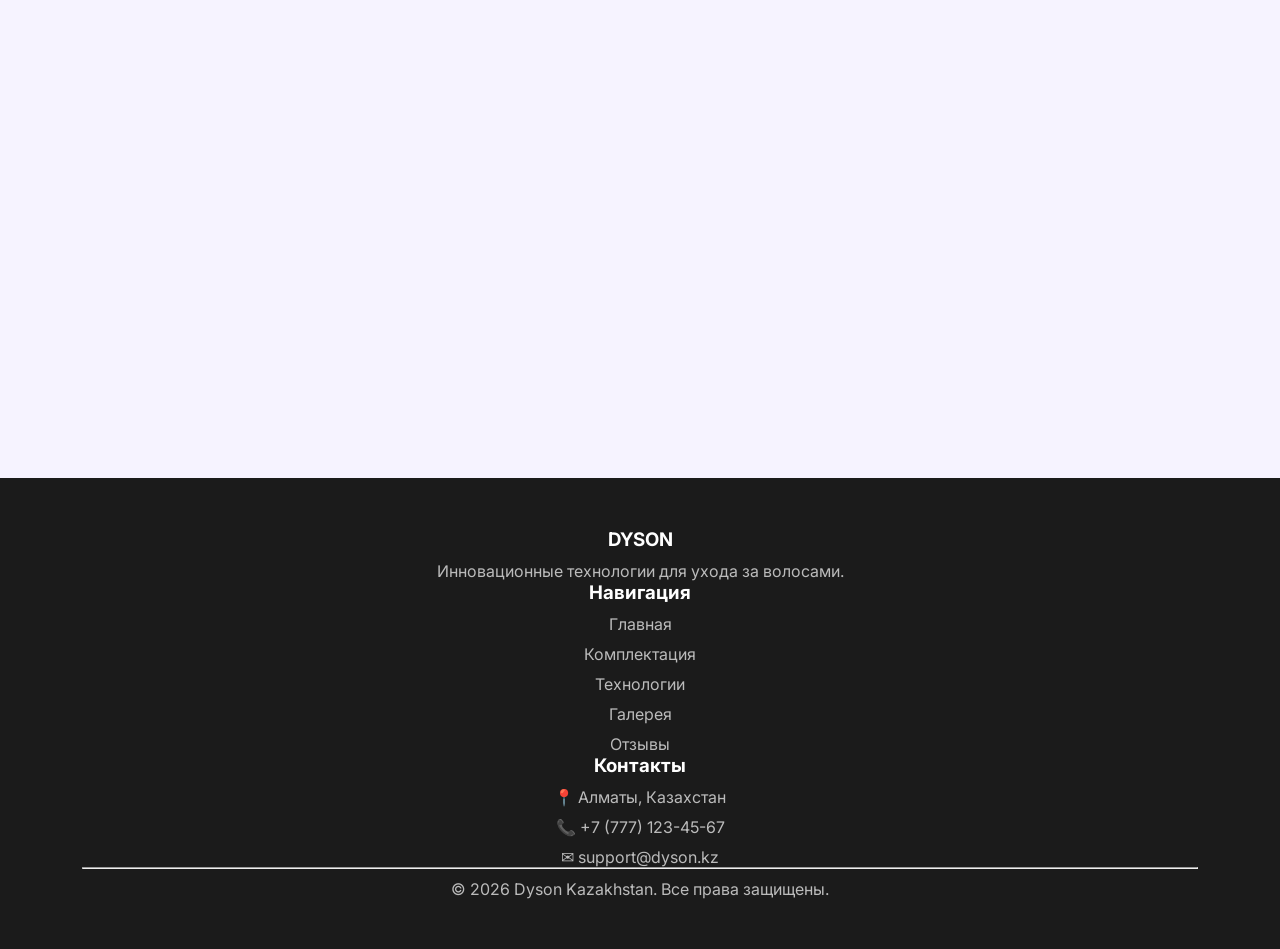
==== commit 9bd969de: "Fix address in contact information Updated address in contact information from 'Астна' to 'Алматы'." ====
--- a/contacts.html
+++ b/contacts.html
@@ -89,7 +89,7 @@
 
 <p>
 
-г. Астна, Казахстан
+г. Алматы, Казахстан
 
 </p>
 
@@ -256,7 +256,7 @@
 
 </h3>
 
-<p>📍 Астана, Казахстан</p>
+<p>📍 Алматы, Казахстан</p>
 
 <p>📞 +7 (777) 123-45-67</p>
 
